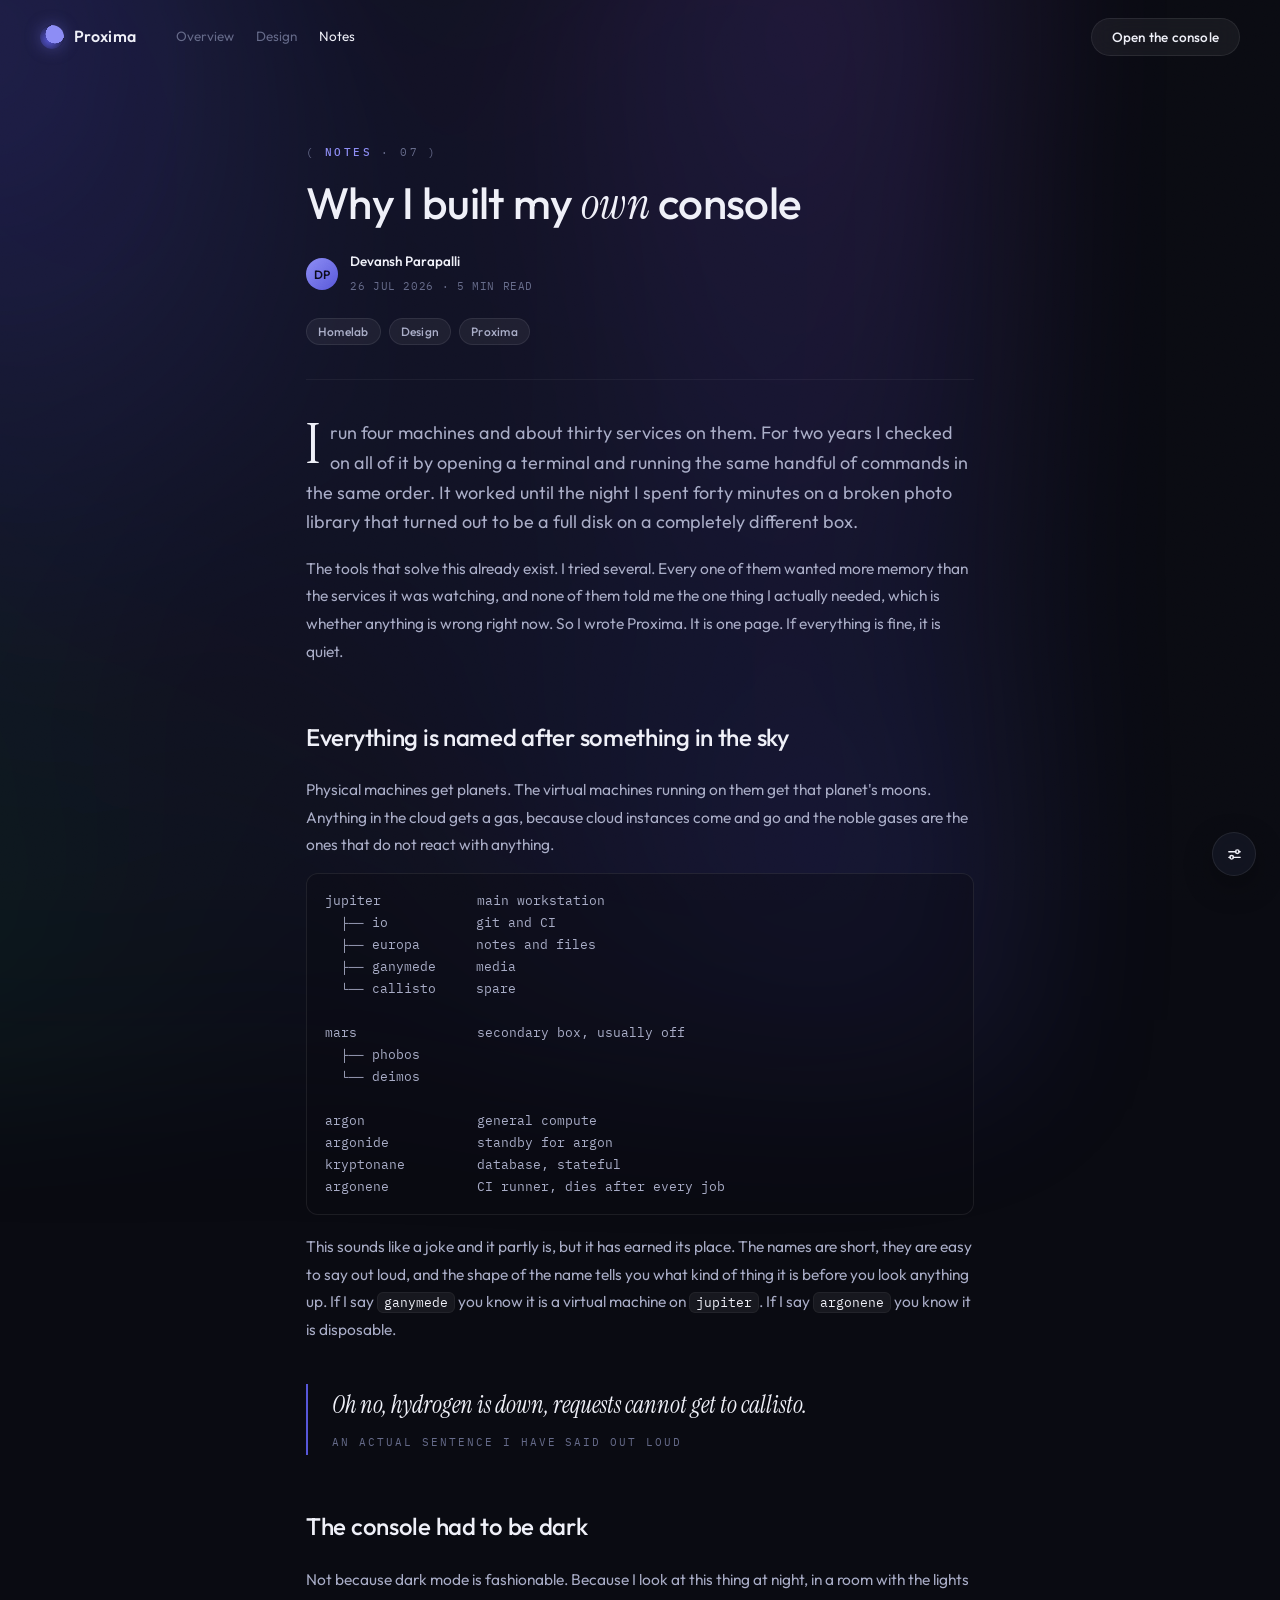
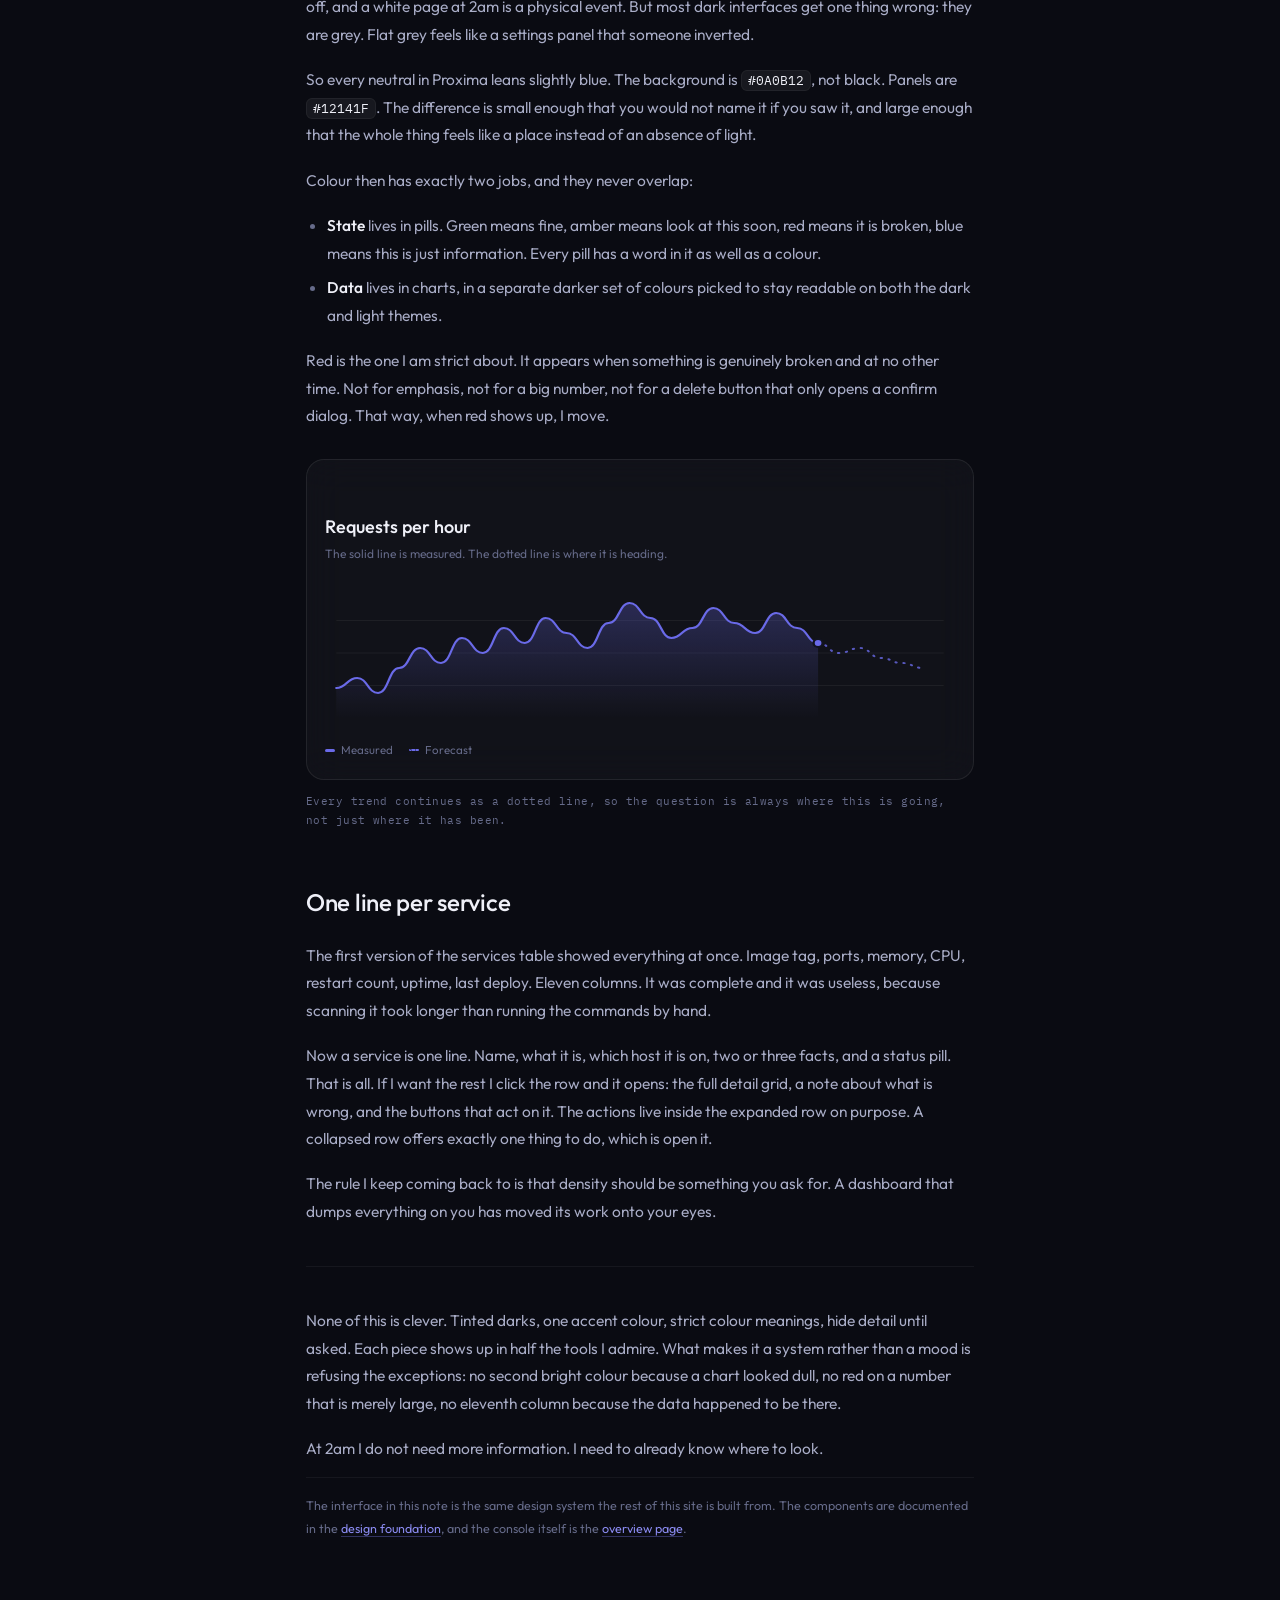
==== article.html @ 5058c741 "chore: initial commit" ====
<!DOCTYPE html>
<html lang="en">
<head>
<meta charset="utf-8">
<meta name="viewport" content="width=device-width, initial-scale=1">
<title>Proxima · Why I built my own console</title>
<link rel="stylesheet" href="css/proxima.css">
<script>(function(){try{var h=document.documentElement,t=localStorage.getItem('proxima-theme'),a=localStorage.getItem('proxima-accent'),b=localStorage.getItem('proxima-bg');if(t==='light')h.classList.add('theme-light');if(a&&a!=='indigo')h.classList.add('accent-'+a);if(b==='flat')h.classList.add('bg-flat');}catch(e){}})();</script>
<script src="js/proxima.js" defer></script>
</head>
<body>

<canvas id="ink" width="1400" height="900" aria-hidden="true"></canvas>
<div class="grain" aria-hidden="true"></div>

<nav class="top">
  <a class="logo" href="index.html"><span class="orb" aria-hidden="true"></span>Proxima</a>
  <span class="links">
    <a href="landing.html">Overview</a>
    <a href="docs.html">Design</a>
    <a href="#" class="on">Notes</a>
  </span>
  <span class="cta"><a class="btn btn-glass" href="dashboard.html">Open the console</a></span>
</nav>

<article class="article-page">
  <header class="article-head">
    <div class="eyebrow">( <b>NOTES</b> · 07 )</div>
    <h1>Why I built my <em class="serif-em">own</em> console</h1>
    <div class="byline">
      <span class="av">DP</span>
      <div class="who">
        <b>Devansh Parapalli</b>
        <span>26 JUL 2026 · 5 MIN READ</span>
      </div>
    </div>
    <div class="tags">
      <span class="pill pill-mute">Homelab</span>
      <span class="pill pill-mute">Design</span>
      <span class="pill pill-mute">Proxima</span>
    </div>
  </header>

  <div class="prose">
    <p class="lede">I run four machines and about thirty services on them. For two years I checked on all of it by opening a terminal and running the same handful of commands in the same order. It worked until the night I spent forty minutes on a broken photo library that turned out to be a full disk on a completely different box.</p>

    <p>The tools that solve this already exist. I tried several. Every one of them wanted more memory than the services it was watching, and none of them told me the one thing I actually needed, which is whether anything is wrong right now. So I wrote Proxima. It is one page. If everything is fine, it is quiet.</p>

    <h2>Everything is named after something in the sky</h2>

    <p>Physical machines get planets. The virtual machines running on them get that planet's moons. Anything in the cloud gets a gas, because cloud instances come and go and the noble gases are the ones that do not react with anything.</p>

    <pre><code>jupiter            main workstation
  ├── io           git and CI
  ├── europa       notes and files
  ├── ganymede     media
  └── callisto     spare

mars               secondary box, usually off
  ├── phobos
  └── deimos

argon              general compute
argonide           standby for argon
kryptonane         database, stateful
argonene           CI runner, dies after every job</code></pre>

    <p>This sounds like a joke and it partly is, but it has earned its place. The names are short, they are easy to say out loud, and the shape of the name tells you what kind of thing it is before you look anything up. If I say <code>ganymede</code> you know it is a virtual machine on <code>jupiter</code>. If I say <code>argonene</code> you know it is disposable.</p>

    <blockquote>
      Oh no, hydrogen is down, requests cannot get to callisto.
      <footer>an actual sentence I have said out loud</footer>
    </blockquote>

    <h2>The console had to be dark</h2>

    <p>Not because dark mode is fashionable. Because I look at this thing at night, in a room with the lights off, and a white page at 2am is a physical event. But most dark interfaces get one thing wrong: they are grey. Flat grey feels like a settings panel that someone inverted.</p>

    <p>So every neutral in Proxima leans slightly blue. The background is <code>#0A0B12</code>, not black. Panels are <code>#12141F</code>. The difference is small enough that you would not name it if you saw it, and large enough that the whole thing feels like a place instead of an absence of light.</p>

    <p>Colour then has exactly two jobs, and they never overlap:</p>

    <ul>
      <li><strong>State</strong> lives in pills. Green means fine, amber means look at this soon, red means it is broken, blue means this is just information. Every pill has a word in it as well as a colour.</li>
      <li><strong>Data</strong> lives in charts, in a separate darker set of colours picked to stay readable on both the dark and light themes.</li>
    </ul>

    <p>Red is the one I am strict about. It appears when something is genuinely broken and at no other time. Not for emphasis, not for a big number, not for a delete button that only opens a confirm dialog. That way, when red shows up, I move.</p>

    <figure>
      <div class="card chart-card" style="padding:18px">
        <h3>Requests per hour</h3>
        <div class="sub">The solid line is measured. The dotted line is where it is heading.</div>
        <div class="chart-wrap">
          <svg id="art-spark" class="spark" viewBox="0 0 560 150" preserveAspectRatio="none" role="img" aria-label="Requests per hour with a forecast"></svg>
          <div class="tooltip" id="tt-art"></div>
        </div>
        <div class="legend"><span class="li"><i></i>Measured</span><span class="li fc"><i></i>Forecast</span></div>
      </div>
      <figcaption>Every trend continues as a dotted line, so the question is always where this is going, not just where it has been.</figcaption>
    </figure>

    <h2>One line per service</h2>

    <p>The first version of the services table showed everything at once. Image tag, ports, memory, CPU, restart count, uptime, last deploy. Eleven columns. It was complete and it was useless, because scanning it took longer than running the commands by hand.</p>

    <p>Now a service is one line. Name, what it is, which host it is on, two or three facts, and a status pill. That is all. If I want the rest I click the row and it opens: the full detail grid, a note about what is wrong, and the buttons that act on it. The actions live inside the expanded row on purpose. A collapsed row offers exactly one thing to do, which is open it.</p>

    <p>The rule I keep coming back to is that density should be something you ask for. A dashboard that dumps everything on you has moved its work onto your eyes.</p>

    <hr>

    <p>None of this is clever. Tinted darks, one accent colour, strict colour meanings, hide detail until asked. Each piece shows up in half the tools I admire. What makes it a system rather than a mood is refusing the exceptions: no second bright colour because a chart looked dull, no red on a number that is merely large, no eleventh column because the data happened to be there.</p>

    <p>At 2am I do not need more information. I need to already know where to look.</p>

    <p class="foot-note">The interface in this note is the same design system the rest of this site is built from. The components are documented in the <a href="docs.html">design foundation</a>, and the console itself is the <a href="dashboard.html">overview page</a>.</p>
  </div>
</article>

<div class="fab" id="fab">
  <div class="fab-panel" role="group" aria-label="Display options">
    <div class="fab-row"><span>Theme</span>
      <div class="fseg" role="group" aria-label="Theme"><button id="th-dark" class="on" type="button">Dark</button><button id="th-light" type="button">Light</button></div>
    </div>
    <div class="fab-row"><span>Background</span>
      <div class="fseg" role="group" aria-label="Background"><button id="bg-ink" class="on" type="button">Ink</button><button id="bg-flat" type="button">Flat</button></div>
    </div>
    <div class="fab-row"><span>Accent</span>
      <div class="fseg-dots" role="group" aria-label="Accent color">
        <button id="ac-indigo" class="dot on" style="--dc:#8D8DF5" type="button" aria-label="Indigo accent"></button>
        <button id="ac-teal" class="dot" style="--dc:#5FD3C8" type="button" aria-label="Teal accent"></button>
        <button id="ac-ember" class="dot" style="--dc:#F2A566" type="button" aria-label="Ember accent"></button>
        <button id="ac-lime" class="dot" style="--dc:#CFE763" type="button" aria-label="Lime accent"></button>
      </div>
    </div>
  </div>
  <button class="fab-btn" id="fab-toggle" type="button" aria-expanded="false" aria-label="Display options">
    <svg width="17" height="17" viewBox="0 0 24 24" fill="none" stroke="currentColor" stroke-width="2" stroke-linecap="round" aria-hidden="true"><path d="M4 8h10M18 8h2M4 16h2M10 16h10"/><circle cx="16" cy="8" r="2.5"/><circle cx="8" cy="16" r="2.5"/></svg>
  </button>
</div>

<script>
window.addEventListener('DOMContentLoaded', function () {
  Proxima.spark(document.getElementById('art-spark'), {
    actual: [14, 16, 13, 18, 22, 19, 24, 21, 26, 23, 28, 25, 22, 27, 31, 28, 24, 26, 30, 27, 25, 29, 26, 23],
    forecast: [23, 21, 22, 20, 19, 18],
    min: 8, max: 34,
    tooltip: document.getElementById('tt-art'),
    unit: 'k req'
  });
});
</script>
</body>
</html>
---- css/proxima.css ----
/* ============================================================
   PROXIMA DESIGN SYSTEM, v1.0
   Single-file stylesheet. Dark-first, glass-lite, semantically
   colored. Distilled from the inspiration catalog. DevParapalli.

   Contents
     00  Fonts
     01  Tokens, dark (default)
     02  Tokens, light theme (.theme-light on <html>)
     03  Tokens, accent variants (.accent-* on <html>)
     04  Base & reset
     05  Atmosphere (ink canvas, grain, dot matrix)
     06  Typography
     07  Surfaces & primitives
     08  Controls (buttons, inputs, chips, segments, toggles, tabs)
     09  Forms (fields, selects, checks, setting rows, danger zone)
     10  Status (pills, fact chips, deltas, callouts, live dot)
     11  Data display (KPI, tables, board, charts, feed)
     12  Navigation & shells (docs rail, app shell, marketing nav, FAB)
     13  Marketing sections (hero, embed, fog, features, proof, cta)
     14  Article / prose
     15  Auth
     16  Utilities & responsive
   ============================================================ */

/* -- 00 · fonts ---------------------------------------------- */
@font-face {
  font-family: 'Outfit';
  font-style: normal;
  font-weight: 300 700;
  font-display: swap;
  src: url('../fonts/outfit-variable.woff2') format('woff2');
}
@font-face {
  font-family: 'Instrument Serif';
  font-style: normal;
  font-weight: 400;
  font-display: swap;
  src: url('../fonts/instrument-serif-regular.woff2') format('woff2');
}
@font-face {
  font-family: 'Instrument Serif';
  font-style: italic;
  font-weight: 400;
  font-display: swap;
  src: url('../fonts/instrument-serif-italic.woff2') format('woff2');
}
@font-face {
  font-family: 'IBM Plex Mono';
  font-style: normal;
  font-weight: 400;
  font-display: swap;
  src: url('../fonts/ibm-plex-mono-regular.woff2') format('woff2');
}
@font-face {
  font-family: 'IBM Plex Mono';
  font-style: normal;
  font-weight: 500;
  font-display: swap;
  src: url('../fonts/ibm-plex-mono-medium.woff2') format('woff2');
}

/* -- 01 · tokens, dark (default) ---------------------------- */
:root {
  color-scheme: dark;
  /* neutrals, indigo-tinted, never pure gray */
  --void: #0A0B12;
  --abyss: #06070E;          /* deepest ground: marketing footers, proof sections */
  --panel: #12141F;
  --panel-2: #181B2A;
  --ink-hi: #EFF0F8;
  --ink-mid: #A9ADC7;
  --ink-low: #666B8A;
  --hairline: rgba(255,255,255,.08);
  --hairline-soft: rgba(255,255,255,.05);
  /* glass */
  --glass-1: rgba(255,255,255,.03);
  --glass-2: rgba(255,255,255,.055);
  --glass-3: rgba(22,24,38,.72);
  /* accent */
  --accent: #8D8DF5;
  --accent-deep: #5757D9;
  --accent-ink: #0B0B1C;
  --accent-glow: rgba(124,124,242,.35);
  /* semantic pastels (pills, chips, callouts) */
  --mint: #5EDBA6;   --mint-fill: rgba(62,199,138,.13);  --mint-line: rgba(94,219,166,.28);
  --amber: #F5C951;  --amber-fill: rgba(245,201,81,.12); --amber-line: rgba(245,201,81,.26);
  --rose: #F8929F;   --rose-fill: rgba(248,113,133,.13); --rose-line: rgba(248,146,159,.3);
  --sky: #6EC6F5;    --sky-fill: rgba(110,198,245,.12);  --sky-line: rgba(110,198,245,.26);
  /* chart series (validated, dark surface) */
  --ch-1: #6A6AE8; --ch-2: #2FA97C; --ch-3: #B8831F; --ch-4: #D95C6E; --ch-5: #3E9CD6;
  --ch-neutral: #3A3F58;
  /* chart furniture + per-theme helpers */
  --gridline: rgba(255,255,255,.05);
  --crosshair: rgba(255,255,255,.18);
  --card-glass: rgba(255,255,255,.045);
  --well: rgba(10,11,18,.4);
  --chip-on-ink: #06251A;
  --rose-ink: #2A070F;
  --rose-glow: rgba(248,146,159,.35);
  /* fog (light interlude on dark marketing pages) */
  --fog: #E9EAF4; --fog-2: #DDDEF0; --fog-ink: #1B1D2E; --fog-mid: #4E5270; --fog-line: rgba(27,29,46,.12);
  /* shape */
  --r-s: 8px; --r-m: 12px; --r-l: 18px; --r-xl: 26px; --r-full: 999px;
  /* spacing (4px base) */
  --sp-1: 4px; --sp-2: 8px; --sp-3: 12px; --sp-4: 16px; --sp-5: 24px; --sp-6: 32px; --sp-7: 48px;
  /* type */
  --font-ui: 'Outfit', 'Segoe UI', system-ui, sans-serif;
  --font-serif: 'Instrument Serif', Georgia, serif;
  --font-mono: 'IBM Plex Mono', ui-monospace, 'Cascadia Code', Consolas, monospace;
}

/* -- 02 · tokens, light theme (fog) -------------------------- */
html.theme-light {
  color-scheme: light;
  --void: #EDEEF6;
  --abyss: #E2E3EF;
  --panel: #F7F8FC;
  --panel-2: #FFFFFF;
  --ink-hi: #1B1D2E;
  --ink-mid: #4E5270;
  --ink-low: #9094B0;
  --hairline: rgba(27,29,46,.14);
  --hairline-soft: rgba(27,29,46,.07);
  --glass-1: rgba(255,255,255,.52);
  --glass-2: rgba(255,255,255,.78);
  --glass-3: rgba(255,255,255,.88);
  --accent: #5757D9;
  --accent-deep: #4343C4;
  --accent-ink: #FFFFFF;
  --accent-glow: rgba(87,87,217,.25);
  --mint: #0F8A5C;  --mint-fill: rgba(62,199,138,.16);  --mint-line: rgba(15,138,92,.3);
  --amber: #8F6400; --amber-fill: rgba(245,201,81,.24); --amber-line: rgba(143,100,0,.3);
  --rose: #C43552;  --rose-fill: rgba(248,113,133,.15); --rose-line: rgba(196,53,82,.3);
  --sky: #1272AE;   --sky-fill: rgba(110,198,245,.2);   --sky-line: rgba(18,114,174,.3);
  /* chart series revalidated for light surface #F7F8FC */
  --ch-1: #5050D6; --ch-2: #1F8A63; --ch-3: #8A6200; --ch-4: #D23B72; --ch-5: #2380BC;
  --ch-neutral: #C9CDE0;
  --gridline: rgba(27,29,46,.08);
  --crosshair: rgba(27,29,46,.28);
  --card-glass: rgba(255,255,255,.72);
  --well: rgba(27,29,46,.05);
  --chip-on-ink: #FFFFFF;
  --rose-ink: #FFFFFF;
  --rose-glow: rgba(196,53,82,.3);
}

/* -- 03 · tokens, accent variants ----------------------------
   Series-1 follows the accent; the hue it displaces flips to indigo. */
html.accent-teal { --accent: #5FD3C8; --accent-deep: #2B9E95; --accent-ink: #04211E; --accent-glow: rgba(80,200,190,.3); --ch-1: #0FA0AF; --ch-2: #6A6AE8; --fog-accent: #0C6A64; }
html.accent-teal.theme-light { --accent: #12837C; --accent-deep: #0C6A64; --accent-ink: #FFFFFF; --accent-glow: rgba(18,131,124,.22); --ch-1: #0793A2; --ch-2: #5050D6; }
html.accent-ember { --accent: #F2A566; --accent-deep: #CE7627; --accent-ink: #2A1404; --accent-glow: rgba(242,165,102,.3); --ch-1: #C0641F; --ch-3: #6A6AE8; --fog-accent: #8F4508; }
html.accent-ember.theme-light { --accent: #B05808; --accent-deep: #8F4508; --accent-ink: #FFFFFF; --accent-glow: rgba(176,88,8,.22); --ch-1: #A44F0E; --ch-3: #5050D6; }
html.accent-lime { --accent: #CFE763; --accent-deep: #9DBB2E; --accent-ink: #1D2404; --accent-glow: rgba(207,231,99,.25); --ch-1: #8C9F2B; --ch-2: #6A6AE8; --fog-accent: #525F00; }
html.accent-lime.theme-light { --accent: #66790A; --accent-deep: #525F00; --accent-ink: #FFFFFF; --accent-glow: rgba(102,121,10,.2); --ch-1: #66790A; --ch-2: #5050D6; }

/* -- 04 · base & reset ---------------------------------------- */
* { margin: 0; padding: 0; box-sizing: border-box; }
@media (prefers-reduced-motion: no-preference) { html { scroll-behavior: smooth; } }
:root { background: var(--void); }
body { font-family: var(--font-ui); font-weight: 380; color: var(--ink-mid); background: var(--void); line-height: 1.6; -webkit-font-smoothing: antialiased; }
::selection { background: var(--accent-deep); color: var(--ink-hi); }
:focus-visible { outline: 2px solid var(--accent); outline-offset: 2px; border-radius: 4px; }
img, svg, canvas { max-width: 100%; }

/* -- 05 · atmosphere ------------------------------------------ */
#ink { position: fixed; inset: -20%; width: 140%; height: 140%; z-index: 0; pointer-events: none; filter: blur(90px) saturate(1.1); opacity: .9; transition: opacity .6s ease; }
.bg-flat #ink { opacity: 0; }
@media (prefers-reduced-motion: no-preference) {
  #ink { animation: proxima-drift 46s ease-in-out infinite alternate; }
  @keyframes proxima-drift { from { transform: translate3d(-2%, -1%, 0) scale(1); } to { transform: translate3d(2%, 2%, 0) scale(1.06); } }
}
.grain { position: fixed; inset: 0; z-index: 3; pointer-events: none; opacity: .05; mix-blend-mode: overlay;
  background-image: url("data:image/svg+xml,%3Csvg xmlns='http://www.w3.org/2000/svg' width='160' height='160'%3E%3Cfilter id='n'%3E%3CfeTurbulence type='fractalNoise' baseFrequency='0.9' numOctaves='2'/%3E%3C/filter%3E%3Crect width='160' height='160' filter='url(%23n)'/%3E%3C/svg%3E"); }
.dots { position: absolute; inset: 0; pointer-events: none; opacity: .5;
  background-image: radial-gradient(rgba(239,240,248,.14) 1px, transparent 1.5px); background-size: 22px 22px;
  mask-image: radial-gradient(520px 340px at 50% 30%, #000, transparent 75%); -webkit-mask-image: radial-gradient(520px 340px at 50% 30%, #000, transparent 75%); }

/* -- 06 · typography ------------------------------------------ */
h1 { font-size: clamp(34px, 5vw, 46px); font-weight: 480; letter-spacing: -.015em; color: var(--ink-hi); line-height: 1.12; text-wrap: balance; }
h1 em, .serif-em, em.si { font-family: var(--font-serif); font-style: italic; font-weight: 400; letter-spacing: .005em; }
h2 { font-size: 21px; font-weight: 520; color: var(--ink-hi); letter-spacing: -.01em; }
.eyebrow { font-family: var(--font-mono); font-size: 11px; letter-spacing: .22em; text-transform: uppercase; color: var(--ink-low); }
.eyebrow b { color: var(--accent); font-weight: 500; }
.rule-note { font-family: var(--font-mono); font-size: 11px; color: var(--ink-low); letter-spacing: .02em; border-left: 2px solid var(--accent-deep); padding: 2px 0 2px 10px; margin-top: 10px; }
/* type-scale utility classes (specimen + general use) */
.t-display { font-size: 34px; font-weight: 480; letter-spacing: -.015em; color: var(--ink-hi); line-height: 1.1; }
.t-serifnum { font-family: var(--font-serif); font-size: 34px; color: var(--ink-hi); font-variant-numeric: tabular-nums; }
.t-h2 { font-size: 21px; font-weight: 520; color: var(--ink-hi); }
.t-body { font-size: 14.5px; color: var(--ink-mid); max-width: 58ch; }
.t-label { font-family: var(--font-mono); font-size: 11px; letter-spacing: .22em; text-transform: uppercase; color: var(--ink-low); }
.t-data { font-family: var(--font-mono); font-size: 12.5px; color: var(--ink-mid); }

/* -- 07 · surfaces & primitives ------------------------------- */
.card { border: 1px solid var(--hairline); border-radius: var(--r-l); background: var(--glass-1); backdrop-filter: blur(18px); padding: 20px; }
.grid { display: grid; gap: 14px; }
.g2 { grid-template-columns: repeat(auto-fit, minmax(240px, 1fr)); }
.g3 { grid-template-columns: repeat(auto-fit, minmax(200px, 1fr)); }
.g4 { grid-template-columns: repeat(auto-fit, minmax(190px, 1fr)); }
/* glass elevation levels */
.e1 { background: var(--glass-1); border: 1px solid var(--hairline-soft); backdrop-filter: blur(8px); }
.e2 { background: var(--glass-2); border: 1px solid var(--hairline); backdrop-filter: blur(18px); box-shadow: inset 0 1px 0 rgba(255,255,255,.07); }
.e3 { background: var(--glass-3); border: 1px solid var(--hairline); backdrop-filter: blur(26px); box-shadow: inset 0 1px 0 rgba(255,255,255,.09), 0 18px 48px rgba(0,0,0,.42); }

/* -- 08 · controls -------------------------------------------- */
.btn { display: inline-flex; align-items: center; justify-content: center; gap: 8px; font: 500 13.5px var(--font-ui); letter-spacing: .015em; border-radius: var(--r-full); padding: 9px 20px; cursor: pointer; border: 1px solid transparent; text-decoration: none; transition: filter .15s, background .15s; }
.btn-primary { background: var(--accent); color: var(--accent-ink); box-shadow: 0 0 24px var(--accent-glow); }
.btn-primary:hover { filter: brightness(1.08); }
.btn-glass { background: var(--glass-2); color: var(--ink-hi); border-color: var(--hairline); backdrop-filter: blur(12px); }
.btn-glass:hover { background: rgba(255,255,255,.09); }
.btn-ghost { background: none; color: var(--ink-mid); }
.btn-ghost:hover { color: var(--ink-hi); }
.btn-danger { background: var(--rose-fill); color: var(--rose); border-color: var(--rose-line); }
.btn-danger:hover { background: var(--rose); color: var(--rose-ink); border-color: var(--rose); box-shadow: 0 0 24px var(--rose-glow); }
.btn:disabled { opacity: .4; cursor: not-allowed; box-shadow: none; filter: none; }
.btn-sm { padding: 6px 14px; font-size: 12.5px; }
.btn-block { width: 100%; }
/* inline pill input (search) */
.input { display: flex; align-items: center; gap: 8px; background: var(--glass-2); border: 1px solid var(--hairline); border-radius: var(--r-full); padding: 9px 16px; font-size: 13.5px; color: var(--ink-mid); min-width: 200px; }
.input input { background: none; border: 0; outline: 0; color: var(--ink-hi); font: 400 13.5px var(--font-ui); width: 100%; }
.input input::placeholder { color: var(--ink-low); }
/* combined input + CTA (the one-control conversion surface) */
.cta-combo { display: flex; align-items: center; background: var(--glass-2); border: 1px solid var(--hairline); border-radius: var(--r-full); padding: 4px 4px 4px 18px; max-width: 420px; backdrop-filter: blur(16px); }
.cta-combo input { flex: 1; background: none; border: 0; outline: 0; color: var(--ink-hi); font: 400 13.5px var(--font-ui); min-width: 0; }
.cta-combo input::placeholder { color: var(--ink-low); }
/* filter chip, always carries its count */
.fchip { display: inline-flex; align-items: center; gap: 7px; font: 480 13px var(--font-ui); color: var(--ink-mid); background: var(--glass-1); border: 1px solid var(--hairline); border-radius: var(--r-full); padding: 7px 15px; cursor: pointer; }
.fchip b { font-weight: 560; color: var(--ink-low); font-size: 11.5px; }
.fchip.on { color: var(--chip-on-ink); background: var(--mint); border-color: var(--mint); }
.fchip.on b { color: var(--chip-on-ink); opacity: .65; }
/* segmented control */
.seg { display: inline-flex; gap: 2px; background: var(--glass-1); border: 1px solid var(--hairline); border-radius: var(--r-full); padding: 3px; }
.seg button { font: 490 12.5px var(--font-ui); color: var(--ink-low); border: 0; background: none; border-radius: var(--r-full); padding: 6px 15px; cursor: pointer; }
.seg button.on { color: var(--ink-hi); background: var(--glass-2); box-shadow: inset 0 1px 0 rgba(255,255,255,.06); }
/* toggle switch */
.toggle { position: relative; width: 40px; height: 22px; border-radius: var(--r-full); background: var(--glass-2); border: 1px solid var(--hairline); cursor: pointer; transition: background .18s; flex: none; }
.toggle::after { content: ''; position: absolute; top: 2px; left: 2px; width: 16px; height: 16px; border-radius: 50%; background: var(--ink-low); transition: transform .18s, background .18s; }
.toggle.on { background: var(--accent-deep); border-color: var(--accent-deep); }
.toggle.on::after { transform: translateX(18px); background: #fff; }
/* pill tabs */
.tabs { display: inline-flex; gap: 2px; background: var(--glass-1); border: 1px solid var(--hairline-soft); border-radius: var(--r-full); padding: 3px; }
.tabs span, .tabs a { font-size: 11.5px; padding: 4px 12px; border-radius: var(--r-full); color: var(--ink-low); text-decoration: none; cursor: pointer; }
.tabs .on { color: var(--ink-hi); background: var(--glass-2); }

/* -- 09 · forms ----------------------------------------------- */
.field { display: flex; flex-direction: column; gap: 6px; }
.field > label { font-size: 12.5px; font-weight: 510; color: var(--ink-hi); letter-spacing: .01em; }
.field .help { font-size: 12px; color: var(--ink-low); }
.field .error { font-size: 12px; color: var(--rose); }
.field input[type="text"], .field input[type="email"], .field input[type="password"], .field input[type="number"], .field input[type="url"] {
  background: var(--glass-2); border: 1px solid var(--hairline); border-radius: var(--r-full); padding: 9px 16px;
  font: 400 13.5px var(--font-ui); color: var(--ink-hi); outline: 0; width: 100%; transition: border-color .15s; }
.field textarea { background: var(--glass-2); border: 1px solid var(--hairline); border-radius: var(--r-m); padding: 12px 16px;
  font: 400 13.5px var(--font-ui); color: var(--ink-hi); outline: 0; width: 100%; min-height: 96px; resize: vertical; line-height: 1.55; }
.field input:focus, .field textarea:focus, .field select:focus { border-color: var(--accent); }
.field input::placeholder, .field textarea::placeholder { color: var(--ink-low); }
.field.invalid input, .field.invalid textarea { border-color: var(--rose-line); }
/* select, wrapped for a themable chevron */
.selwrap { position: relative; display: block; }
.selwrap select { appearance: none; -webkit-appearance: none; width: 100%; background: var(--glass-2); border: 1px solid var(--hairline);
  border-radius: var(--r-full); padding: 9px 38px 9px 16px; font: 400 13.5px var(--font-ui); color: var(--ink-hi); outline: 0; cursor: pointer; }
.selwrap::after { content: ''; position: absolute; right: 16px; top: 50%; width: 7px; height: 7px; border-right: 1.6px solid var(--ink-low); border-bottom: 1.6px solid var(--ink-low); transform: translateY(-70%) rotate(45deg); pointer-events: none; }
.selwrap select option { background: var(--panel); color: var(--ink-hi); }
/* checks & radios, native, accent-tinted */
input[type="checkbox"], input[type="radio"] { accent-color: var(--accent); width: 15px; height: 15px; cursor: pointer; }
.check { display: inline-flex; align-items: center; gap: 9px; font-size: 13px; color: var(--ink-mid); cursor: pointer; }
.check:hover { color: var(--ink-hi); }
/* form layout helpers */
.fieldrow { display: grid; grid-template-columns: repeat(auto-fit, minmax(220px, 1fr)); gap: 14px; }
.form-section { border: 1px solid var(--hairline); border-radius: var(--r-l); background: var(--glass-1); backdrop-filter: blur(18px); scroll-margin-top: 80px; }
.form-section > header { padding: 18px 22px 14px; border-bottom: 1px solid var(--hairline-soft); }
.form-section > header h3 { font-size: 15px; font-weight: 540; color: var(--ink-hi); }
.form-section > header p { font-size: 12.5px; color: var(--ink-low); margin-top: 2px; }
.form-section .body { padding: 18px 22px; display: flex; flex-direction: column; gap: 16px; }
.form-section .foot { padding: 14px 22px; border-top: 1px solid var(--hairline-soft); display: flex; justify-content: flex-end; gap: 10px; }
/* settings row: label + description left, control right */
.setrow { display: flex; align-items: center; gap: 16px; padding: 13px 0; border-bottom: 1px solid var(--hairline-soft); }
.setrow:last-child { border-bottom: 0; }
.setrow .info { min-width: 0; }
.setrow .info b { display: block; font-size: 13.5px; font-weight: 520; color: var(--ink-hi); }
.setrow .info span { font-size: 12.5px; color: var(--ink-low); }
.setrow .ctl { margin-left: auto; display: flex; align-items: center; gap: 10px; flex: none; }
/* danger zone */
.danger-zone { border-color: var(--rose-line); }
.danger-zone > header h3 { color: var(--rose); }

/* -- 10 · status ---------------------------------------------- */
.pill { display: inline-flex; align-items: center; gap: 6px; font-size: 12px; font-weight: 500; letter-spacing: .02em; padding: 3px 11px; border-radius: var(--r-full); border: 1px solid; }
.pill .dot, .pill i { width: 6px; height: 6px; border-radius: 50%; background: currentColor; flex: none; }
.pill-mint { color: var(--mint); background: var(--mint-fill); border-color: var(--mint-line); }
.pill-amber { color: var(--amber); background: var(--amber-fill); border-color: var(--amber-line); }
.pill-rose { color: var(--rose); background: var(--rose-fill); border-color: var(--rose-line); }
.pill-sky { color: var(--sky); background: var(--sky-fill); border-color: var(--sky-line); }
.pill-mute { color: var(--ink-mid); background: var(--glass-2); border-color: var(--hairline); }
.pill-row { display: flex; flex-wrap: wrap; gap: 10px; align-items: center; }
/* fact chip: mono, neutral, never stateful */
.chip-f { display: inline-flex; align-items: center; gap: 5px; font-family: var(--font-mono); font-size: 11px; color: var(--ink-mid); background: var(--glass-2); border: 1px solid var(--hairline-soft); border-radius: 7px; padding: 2.5px 8px; }
/* delta chip */
.delta { font-size: 11.5px; font-weight: 550; padding: 1.5px 8px; border-radius: var(--r-full); }
.delta.up { color: var(--mint); background: var(--mint-fill); }
.delta.down { color: var(--rose); background: var(--rose-fill); }
/* callout */
.callout { display: flex; gap: 10px; align-items: flex-start; padding: 11px 14px; border-radius: var(--r-m); border: 1px solid var(--amber-line); background: var(--amber-fill); font-size: 12.5px; color: var(--amber); }
.callout b { font-weight: 560; }
.callout span { color: var(--ink-mid); }
.callout-sky { border-color: var(--sky-line); background: var(--sky-fill); color: var(--sky); }
.callout-rose { border-color: var(--rose-line); background: var(--rose-fill); color: var(--rose); }
/* live sync dot */
.live { font-family: var(--font-mono); font-size: 10.5px; color: var(--ink-low); display: inline-flex; align-items: center; gap: 6px; }
.live i { width: 6px; height: 6px; border-radius: 50%; background: var(--mint); box-shadow: 0 0 8px var(--mint); flex: none; }

/* -- 11 · data display ---------------------------------------- */
/* KPI tile, the atomic unit */
.kpi { border: 1px solid var(--hairline); border-radius: var(--r-l); padding: 18px; position: relative; overflow: hidden; background: var(--glass-1); backdrop-filter: blur(16px); display: flex; flex-direction: column; gap: 2px; }
.kpi .k-label { font-family: var(--font-mono); font-size: 10px; letter-spacing: .18em; text-transform: uppercase; color: var(--ink-low); margin-bottom: 8px; }
.kpi .k-val { font-size: 30px; font-weight: 490; letter-spacing: -.01em; color: var(--ink-hi); line-height: 1.05; font-variant-numeric: tabular-nums; }
.kpi .k-foot { display: flex; align-items: center; gap: 8px; margin-top: 9px; font-size: 12px; color: var(--ink-low); }
.sparkbars { display: flex; align-items: flex-end; gap: 2px; height: 26px; margin-left: auto; }
.sparkbars i { width: 4px; border-radius: 2px 2px 1px 1px; background: var(--ch-1); opacity: .85; }
.kpi-aurora::before { content: ''; position: absolute; inset: -40%; background:
  radial-gradient(50% 42% at 22% 26%, rgba(106,106,232,.55), transparent 68%),
  radial-gradient(46% 40% at 80% 20%, rgba(141,92,240,.42), transparent 70%),
  radial-gradient(52% 46% at 70% 88%, rgba(47,169,124,.30), transparent 70%);
  filter: blur(30px); }
.kpi-aurora > * { position: relative; }
.kpi-serif .k-val { font-family: var(--font-serif); font-weight: 400; font-size: 36px; }
.variant-tag { position: absolute; top: 12px; right: 12px; font-family: var(--font-mono); font-size: 9.5px; letter-spacing: .12em; color: var(--ink-low); border: 1px solid var(--hairline); border-radius: 5px; padding: 1px 6px; background: var(--glass-3); z-index: 1; }

/* expandable table, disclosure over density */
.xtable { border: 1px solid var(--hairline); border-radius: var(--r-l); background: var(--glass-1); backdrop-filter: blur(18px); overflow: hidden; }
.xtable > header { display: flex; flex-wrap: wrap; align-items: center; gap: 12px; padding: 15px 18px; border-bottom: 1px solid var(--hairline-soft); }
.xtable > header h3 { font-size: 15px; font-weight: 540; color: var(--ink-hi); margin-right: 4px; }
.xtable > header .sum { font-size: 12.5px; color: var(--ink-low); }
.xtable > header .sum b { color: var(--ink-mid); font-weight: 520; }
.xrow { border-bottom: 1px solid var(--hairline-soft); }
.xrow:last-child { border-bottom: 0; }
.xrow > button { display: grid; grid-template-columns: auto 1fr auto auto; align-items: center; gap: 14px; width: 100%; text-align: left; padding: 13px 18px; background: none; border: 0; cursor: pointer; color: inherit; font: inherit; }
.xrow > button:hover { background: var(--glass-1); }
.xrow .id { font-family: var(--font-mono); font-size: 12.5px; color: var(--ink-hi); letter-spacing: .03em; }
.xrow .desc { font-size: 13.5px; color: var(--ink-mid); overflow: hidden; text-overflow: ellipsis; white-space: nowrap; }
.xrow .desc small { display: block; font-size: 11.5px; color: var(--ink-low); }
.xrow .chips { display: flex; gap: 6px; flex-wrap: wrap; justify-content: flex-end; }
.xrow .chev { width: 22px; height: 22px; border-radius: 50%; border: 1px solid var(--hairline); display: grid; place-items: center; color: var(--ink-low); font-size: 10px; transition: transform .2s; flex: none; }
.xrow.open .chev { transform: rotate(180deg); color: var(--ink-hi); }
.xbody { display: none; padding: 4px 18px 18px 18px; }
.xrow.open .xbody { display: block; }
.xrow.open > button { background: var(--glass-1); }
.xdetail { display: grid; grid-template-columns: repeat(auto-fit, minmax(150px, 1fr)); gap: 14px 22px; padding: 14px 16px; border: 1px solid var(--hairline-soft); border-radius: var(--r-m); background: var(--well); }
.xdetail .f label { display: block; font-family: var(--font-mono); font-size: 9.5px; letter-spacing: .16em; text-transform: uppercase; color: var(--ink-low); margin-bottom: 3px; }
.xdetail .f div { font-size: 13.5px; color: var(--ink-hi); font-weight: 470; }
.riskbar { height: 4px; border-radius: 2px; background: var(--glass-2); margin-top: 7px; overflow: hidden; display: block; }
.riskbar i { display: block; height: 100%; border-radius: 2px; background: var(--mint); }
.xactions { display: flex; gap: 10px; margin-top: 12px; flex-wrap: wrap; }
.xbody .callout { margin-top: 12px; }

/* plain data table */
.dtable { overflow-x: auto; }
.dtable table { width: 100%; border-collapse: collapse; font-size: 13px; }
.dtable th { text-align: left; font-family: var(--font-mono); font-size: 10px; letter-spacing: .14em; text-transform: uppercase; color: var(--ink-low); font-weight: 400; padding: 8px 12px; border-bottom: 1px solid var(--hairline); white-space: nowrap; }
.dtable td { padding: 10px 12px; border-bottom: 1px solid var(--hairline-soft); color: var(--ink-mid); }
.dtable tr:last-child td { border-bottom: 0; }
.dtable tbody tr:hover { background: var(--glass-1); }
.dtable td:first-child { color: var(--ink-hi); }
.dtable .num { text-align: right; font-variant-numeric: tabular-nums; }
.dtable .mono { font-family: var(--font-mono); font-size: 12px; }

/* tinted board, state you can feel */
.board { display: grid; grid-template-columns: repeat(auto-fit, minmax(220px, 1fr)); gap: 12px; }
.col { border-radius: var(--r-l); border: 1px solid var(--hairline-soft); padding: 12px; backdrop-filter: blur(14px); }
.col-sky { background: linear-gradient(180deg, rgba(62,156,214,.09), rgba(62,156,214,.02) 70%); }
.col-mint { background: linear-gradient(180deg, rgba(47,169,124,.10), rgba(47,169,124,.02) 70%); }
.col-amber { background: linear-gradient(180deg, rgba(184,131,31,.12), rgba(184,131,31,.02) 70%); }
.col-rose { background: linear-gradient(180deg, rgba(217,92,110,.10), rgba(217,92,110,.02) 70%); }
.col > header { display: flex; align-items: center; gap: 8px; padding: 2px 6px 10px; }
.col > header h4 { font-size: 13px; font-weight: 540; color: var(--ink-hi); }
.col > header .n { font-family: var(--font-mono); font-size: 10.5px; color: var(--ink-low); margin-left: auto; }
/* person card (board) */
.pcard { border: 1px solid var(--hairline); border-radius: var(--r-m); background: var(--card-glass); backdrop-filter: blur(10px); padding: 12px; margin-bottom: 9px; }
.pcard:last-child { margin-bottom: 0; }
.pcard .top { display: flex; align-items: center; gap: 10px; }
.pcard .who { min-width: 0; }
.pcard .who b { display: block; font-size: 13.5px; font-weight: 530; color: var(--ink-hi); }
.pcard .who span { font-size: 11.5px; color: var(--ink-low); }
.pcard .act { margin-left: auto; display: flex; gap: 6px; }
.pcard .act button { width: 26px; height: 26px; border-radius: 50%; border: 1px solid var(--hairline); background: var(--glass-2); color: var(--ink-mid); cursor: pointer; font-size: 11px; display: grid; place-items: center; }
.pcard .meta { display: flex; gap: 6px; flex-wrap: wrap; margin-top: 10px; }
/* avatar */
.av { width: 32px; height: 32px; border-radius: 50%; display: grid; place-items: center; font-size: 12px; font-weight: 560; color: var(--accent-ink); background: linear-gradient(135deg, var(--accent), var(--accent-deep)); flex: none; }
.av-lg { width: 52px; height: 52px; font-size: 17px; }

/* charts */
.chart-card h3, .xh { font-size: 15px; font-weight: 540; color: var(--ink-hi); }
.chart-card .sub { font-size: 12px; color: var(--ink-low); margin-bottom: 14px; }
.chart-wrap { position: relative; }
.chart-wrap svg.spark { width: 100%; height: 150px; display: block; }
.tooltip { position: absolute; z-index: 6; pointer-events: none; background: var(--glass-3); border: 1px solid var(--hairline); border-radius: 9px; backdrop-filter: blur(20px); padding: 6px 10px; font-size: 11.5px; color: var(--ink-mid); white-space: nowrap; opacity: 0; transition: opacity .12s; }
.tooltip b { color: var(--ink-hi); font-weight: 550; font-variant-numeric: tabular-nums; }
.bars { display: flex; flex-direction: column; gap: 11px; }
.brow { display: grid; grid-template-columns: 130px 1fr; align-items: center; gap: 12px; }
.brow .bl { font-size: 12.5px; color: var(--ink-mid); text-align: right; }
.brow.lead .bl { color: var(--ink-hi); font-weight: 540; }
.brow .track { display: flex; align-items: center; gap: 8px; }
.brow .bar { height: 14px; border-radius: 3px 4px 4px 3px; background: var(--ch-neutral); min-width: 4px; }
.brow.lead .bar { background: var(--ch-1); box-shadow: 0 0 14px var(--accent-glow); }
.brow .bv { font-family: var(--font-mono); font-size: 11.5px; color: var(--ink-mid); font-variant-numeric: tabular-nums; white-space: nowrap; }
.brow.lead .bv { color: var(--ink-hi); }
/* capsule meter */
.meter { display: flex; gap: 3px; margin-top: 12px; }
.meter i { flex: 1; height: 20px; border-radius: var(--r-full); background: var(--glass-2); border: 1px solid var(--hairline-soft); }
.meter i.f { background: var(--ch-1); border-color: transparent; }
.meter i.f.warn { background: var(--amber); }
/* legend */
.legend { display: flex; gap: 16px; margin-top: 12px; font-size: 11.5px; color: var(--ink-low); flex-wrap: wrap; }
.legend .li { display: inline-flex; align-items: center; gap: 6px; }
.legend .li i { width: 10px; height: 3px; border-radius: 2px; background: var(--ch-1); display: inline-block; }
.legend .li.fc i { background: none; border-top: 2px dotted var(--ch-1); height: 0; }
/* donut (static SVG, stroke-dasharray segments) */
.donut-wrap { display: flex; align-items: center; gap: 20px; flex-wrap: wrap; }
.donut { width: 128px; height: 128px; flex: none; }
.donut-legend { display: flex; flex-direction: column; gap: 8px; font-size: 12.5px; color: var(--ink-mid); }
.donut-legend .li { display: flex; align-items: center; gap: 8px; }
.donut-legend .li i { width: 9px; height: 9px; border-radius: 3px; display: inline-block; flex: none; }
.donut-legend .li b { margin-left: auto; font-family: var(--font-mono); font-size: 11.5px; font-weight: 500; color: var(--ink-hi); padding-left: 18px; }
/* activity feed, timestamped log with colored event dots */
.feed { display: flex; flex-direction: column; }
.fitem { display: flex; align-items: baseline; gap: 10px; padding: 9px 0; border-bottom: 1px solid var(--hairline-soft); font-size: 12.5px; }
.fitem:last-child { border-bottom: 0; }
.fitem time { font-family: var(--font-mono); font-size: 10.5px; color: var(--ink-low); flex: none; width: 42px; }
.fitem .fdot { width: 7px; height: 7px; border-radius: 50%; background: var(--ink-low); flex: none; align-self: center; }
.fitem .fdot.mint { background: var(--mint); } .fitem .fdot.amber { background: var(--amber); }
.fitem .fdot.rose { background: var(--rose); } .fitem .fdot.sky { background: var(--sky); }
.fitem p { color: var(--ink-mid); min-width: 0; }
.fitem p b { color: var(--ink-hi); font-weight: 520; }

/* -- 12 · navigation & shells --------------------------------- */
/* docs rail (brightness = hierarchy) */
.frame { position: relative; z-index: 2; display: grid; grid-template-columns: 232px minmax(0,1fr); gap: 40px; max-width: 1200px; margin: 0 auto; padding: 28px 32px 120px; }
.rail { position: sticky; top: 28px; align-self: start; height: calc(100vh - 56px); display: flex; flex-direction: column; gap: 6px; padding: 20px 18px; border: 1px solid var(--hairline); border-radius: var(--r-l); background: var(--glass-1); backdrop-filter: blur(18px); overflow-y: auto; }
.rail-label { font-family: var(--font-mono); font-size: 10px; letter-spacing: .18em; color: var(--ink-low); margin: 12px 0 4px 10px; text-transform: uppercase; }
.rail a { display: block; padding: 6px 10px; border-radius: var(--r-s); font-size: 13.5px; color: var(--ink-low); text-decoration: none; transition: color .15s, background .15s; }
.rail a:hover { color: var(--ink-mid); }
.rail a.on { color: var(--ink-hi); background: var(--glass-2); }
.rail .foot { margin-top: auto; font-size: 11.5px; color: var(--ink-low); padding: 12px 10px 0; border-top: 1px solid var(--hairline-soft); }
/* brand lockup */
.brand { display: flex; align-items: center; gap: 10px; color: var(--ink-hi); font-weight: 560; letter-spacing: .01em; text-decoration: none; }
.brand .orb { width: 26px; height: 26px; border-radius: 50%; background: radial-gradient(circle at 62% 38%, var(--accent) 0 44%, transparent 45%), radial-gradient(circle at 40% 60%, var(--accent-deep), #23234d 70%); box-shadow: 0 0 18px var(--accent-glow); flex: none; }
.brand small { display: block; font-size: 11px; font-weight: 420; color: var(--ink-low); letter-spacing: .14em; text-transform: uppercase; }
.rail .brand { margin-bottom: 14px; }

/* app shell: sidebar + topbar + main */
.shell { position: relative; z-index: 2; display: grid; grid-template-columns: 236px minmax(0, 1fr); min-height: 100vh; }
.side { position: sticky; top: 0; height: 100vh; display: flex; flex-direction: column; gap: 4px; padding: 22px 14px 18px; border-right: 1px solid var(--hairline-soft); background: var(--glass-1); backdrop-filter: blur(20px); overflow-y: auto; }
.side .brand { padding: 0 8px; margin-bottom: 16px; }
.side nav { display: flex; flex-direction: column; gap: 2px; }
.side nav a { display: flex; align-items: center; gap: 10px; padding: 7px 10px; border-radius: var(--r-s); font-size: 13.5px; color: var(--ink-low); text-decoration: none; transition: color .15s, background .15s; }
.side nav a svg { flex: none; opacity: .85; }
.side nav a:hover { color: var(--ink-mid); }
.side nav a.on { color: var(--ink-hi); background: var(--glass-2); }
.side nav a .badge { margin-left: auto; font-family: var(--font-mono); font-size: 10px; color: var(--amber); background: var(--amber-fill); border: 1px solid var(--amber-line); border-radius: var(--r-full); padding: 0 7px; }
.side .foot { margin-top: auto; border-top: 1px solid var(--hairline-soft); padding-top: 14px; display: flex; align-items: center; gap: 10px; }
.side .foot .who { min-width: 0; }
.side .foot .who b { display: block; font-size: 13px; font-weight: 530; color: var(--ink-hi); white-space: nowrap; overflow: hidden; text-overflow: ellipsis; }
.side .foot .who span { font-family: var(--font-mono); font-size: 10.5px; color: var(--ink-low); }
.topbar { display: flex; align-items: center; gap: 14px; padding: 14px 28px; border-bottom: 1px solid var(--hairline-soft); flex-wrap: wrap; }
.topbar .input { min-width: 0; flex: 0 1 300px; }
.topbar .right { margin-left: auto; display: flex; align-items: center; gap: 14px; }
.main { padding: 26px 28px 80px; }
.page-head { display: flex; align-items: flex-end; gap: 16px; flex-wrap: wrap; margin-bottom: 22px; }
.page-head h1 { font-size: clamp(26px, 3.4vw, 34px); }
.page-head .when { font-family: var(--font-mono); font-size: 11px; letter-spacing: .14em; text-transform: uppercase; color: var(--ink-low); margin-top: 6px; }
.page-head .actions { margin-left: auto; display: flex; gap: 10px; flex-wrap: wrap; }
.brand-sm { display: none; }

/* marketing top nav */
nav.top { position: relative; z-index: 4; display: flex; align-items: center; gap: 28px; padding: 18px max(30px, calc((100% - 1200px) / 2)); }
nav.top .logo { display: flex; align-items: center; gap: 10px; color: var(--ink-hi); font-weight: 560; font-size: 16px; letter-spacing: .02em; text-decoration: none; }
nav.top .logo .orb { width: 24px; height: 24px; border-radius: 50%; background: radial-gradient(circle at 62% 38%, var(--accent) 0 44%, transparent 45%), radial-gradient(circle at 40% 60%, var(--accent-deep), #23234d 70%); box-shadow: 0 0 16px var(--accent-glow); }
nav.top .links { display: flex; gap: 22px; margin-left: 12px; }
nav.top .links a { font-size: 13.5px; color: var(--ink-low); text-decoration: none; transition: color .15s; }
nav.top .links a:hover, nav.top .links a.on { color: var(--ink-hi); }
nav.top .cta { margin-left: auto; }

/* floating display options (FAB) */
.fab { position: fixed; right: 24px; bottom: 24px; z-index: 7; display: flex; flex-direction: column; align-items: flex-end; gap: 10px; }
.fab-panel { display: none; flex-direction: column; gap: 12px; padding: 14px 16px; border-radius: var(--r-l); border: 1px solid var(--hairline); background: var(--glass-3); backdrop-filter: blur(24px); box-shadow: 0 14px 40px rgba(0,0,0,.35); min-width: 224px; }
.fab.open .fab-panel { display: flex; }
.fab-row { display: flex; align-items: center; justify-content: space-between; gap: 14px; }
.fab-row > span { font-size: 12px; color: var(--ink-mid); }
.fseg { display: inline-flex; gap: 2px; background: var(--glass-1); border: 1px solid var(--hairline); border-radius: var(--r-full); padding: 3px; }
.fseg button { font: 500 11.5px var(--font-ui); color: var(--ink-low); background: none; border: 0; border-radius: var(--r-full); padding: 5px 12px; cursor: pointer; }
.fseg button.on { color: var(--accent-ink); background: var(--accent); }
.fseg-dots { display: inline-flex; gap: 8px; align-items: center; padding: 5px 8px; background: var(--glass-1); border: 1px solid var(--hairline); border-radius: var(--r-full); }
.fseg-dots .dot { width: 20px; height: 20px; border-radius: 50%; border: 2px solid transparent; background: var(--dc); cursor: pointer; padding: 0; }
.fseg-dots .dot.on { border-color: var(--ink-hi); }
.fab-btn { width: 44px; height: 44px; border-radius: 50%; border: 1px solid var(--hairline); background: var(--glass-3); backdrop-filter: blur(20px); color: var(--ink-hi); cursor: pointer; display: grid; place-items: center; box-shadow: 0 10px 30px rgba(0,0,0,.3); }
.fab-btn:hover { background: var(--glass-2); }
.fab.open .fab-btn { color: var(--accent); border-color: var(--accent); }

/* page footer */
footer.pagefoot { position: relative; z-index: 2; max-width: 1200px; margin: 0 auto; padding: 0 32px 60px; color: var(--ink-low); font-size: 12px; }
footer.pagefoot .inner { border-top: 1px solid var(--hairline-soft); padding-top: 20px; display: flex; justify-content: space-between; flex-wrap: wrap; gap: 10px; }

/* -- 13 · marketing sections ---------------------------------- */
.page { position: relative; z-index: 2; min-height: 100vh; overflow: hidden; background: var(--void); }
body.fixed-dark, body.fixed-dark .page { background: #060710; }
.hero { position: relative; padding: 84px 30px 70px; text-align: center; overflow: hidden; }
#hero-ink { position: absolute; inset: -30% -10%; width: 120%; height: 160%; filter: blur(80px) saturate(1.15); pointer-events: none; }
@media (prefers-reduced-motion: no-preference) {
  #hero-ink { animation: proxima-drift-hero 38s ease-in-out infinite alternate; }
  @keyframes proxima-drift-hero { from { transform: translate3d(-1.5%, -1%, 0) scale(1); } to { transform: translate3d(1.5%, 1.5%, 0) scale(1.05); } }
}
.hero > * { position: relative; }
.hero h1 { font-size: clamp(40px, 6.4vw, 64px); font-weight: 460; letter-spacing: -.02em; line-height: 1.06; color: var(--ink-hi); margin: 20px auto 0; max-width: 15ch; text-wrap: balance; }
.hero .sub { margin: 20px auto 0; font-size: 16px; max-width: 46ch; }
.hero .cta-combo { margin: 34px auto 0; }
.hero .fine { margin-top: 14px; font-size: 12px; color: var(--ink-low); }
.hero .fine b { color: var(--ink-mid); font-weight: 480; }
@media (prefers-reduced-motion: no-preference) {
  .hero .eyebrow, .hero h1, .hero .sub, .hero .cta-combo, .hero .fine, .hero .embed {
    opacity: 0; transform: translateY(14px);
    animation: proxima-rise .7s cubic-bezier(.2,.7,.3,1) forwards;
  }
  .hero .eyebrow { animation-delay: .05s; }
  .hero h1 { animation-delay: .14s; }
  .hero .sub { animation-delay: .24s; }
  .hero .cta-combo { animation-delay: .34s; }
  .hero .fine { animation-delay: .42s; }
  .hero .embed { animation-delay: .55s; animation-duration: .9s; }
  @keyframes proxima-rise { to { opacity: 1; transform: none; } }
}
/* product embed (marketing proves the product by embedding it) */
.embed { position: relative; margin: 60px auto 0; max-width: 880px; text-align: left; border: 1px solid var(--hairline); border-radius: var(--r-l); background: var(--glass-3); backdrop-filter: blur(24px); box-shadow: 0 30px 80px rgba(0,0,0,.5), inset 0 1px 0 rgba(255,255,255,.08); overflow: hidden; }
.embed .bar { display: flex; flex-wrap: wrap; align-items: center; gap: 10px; padding: 12px 18px; border-bottom: 1px solid var(--hairline-soft); }
.embed .bar .live { margin-left: auto; }
.krow { display: grid; grid-template-columns: repeat(auto-fit, minmax(150px, 1fr)); gap: 1px; background: var(--hairline-soft); border-bottom: 1px solid var(--hairline-soft); }
.k { background: rgba(10,11,18,.55); padding: 14px 18px; }
.k label { display: block; font-family: var(--font-mono); font-size: 9px; letter-spacing: .18em; text-transform: uppercase; color: var(--ink-low); margin-bottom: 6px; }
.k .v { font-size: 21px; font-weight: 500; color: var(--ink-hi); font-variant-numeric: tabular-nums; }
.k .d { font-size: 11px; margin-top: 3px; }
.k .d.up { color: var(--mint); } .k .d.warn { color: var(--amber); }
.embed .split { display: grid; grid-template-columns: 1.4fr 1fr; }
.embed .chart { padding: 16px 18px; }
.embed .chart h4, .embed .rows h4 { font-size: 12.5px; font-weight: 530; color: var(--ink-mid); margin-bottom: 10px; }
.embed .chart svg { width: 100%; height: 120px; display: block; }
.embed .rows { border-left: 1px solid var(--hairline-soft); padding: 16px 18px; }
.erow { display: flex; align-items: center; gap: 10px; padding: 9px 0; border-bottom: 1px solid var(--hairline-soft); font-size: 12.5px; }
.erow:last-child { border-bottom: 0; }
.erow .id { font-family: var(--font-mono); font-size: 11px; color: var(--ink-hi); }
.erow .rt { color: var(--ink-low); flex: 1; overflow: hidden; text-overflow: ellipsis; white-space: nowrap; }
.erow .pill { flex: none; }
/* fog interlude (the light moment) */
.fog { background: linear-gradient(180deg, var(--fog) 0%, var(--fog-2) 100%); color: var(--fog-mid); padding: 96px 30px; position: relative; }
.fog .eyebrow { color: rgba(27,29,46,.45); }
.fog .eyebrow b { color: var(--fog-accent, var(--accent-deep)); }
.fog .manifesto { margin: 26px auto 0; max-width: 21ch; font-size: clamp(26px, 4.6vw, 42px); font-weight: 460; line-height: 1.28; letter-spacing: -.012em; color: rgba(27,29,46,.32); text-align: center; }
.fog .manifesto b { font-weight: 460; color: var(--fog-ink); }
.fog .manifesto em { font-family: var(--font-serif); font-style: italic; font-weight: 400; color: var(--fog-ink); }
.fog .center { text-align: center; }
.fog .sig { margin-top: 30px; font-family: var(--font-mono); font-size: 11px; letter-spacing: .2em; text-transform: uppercase; color: rgba(27,29,46,.4); text-align: center; }
/* features */
.features { padding: 90px max(30px, calc((100% - 1200px) / 2)) 30px; }
.sect-head { max-width: 620px; margin-bottom: 46px; }
.sect-head h2 { font-size: clamp(28px, 4vw, 38px); font-weight: 470; letter-spacing: -.015em; line-height: 1.15; color: var(--ink-hi); margin-top: 14px; text-wrap: balance; }
.fgrid { display: grid; grid-template-columns: repeat(auto-fit, minmax(230px, 1fr)); gap: 14px; }
.fcard { border: 1px solid var(--hairline); border-radius: var(--r-l); background: var(--glass-1); backdrop-filter: blur(14px); padding: 22px; }
.fcard h3 { font-size: 15.5px; font-weight: 540; color: var(--ink-hi); margin: 14px 0 8px; }
.fcard p { font-size: 13px; line-height: 1.6; }
.fcard .glyph { width: 34px; height: 34px; border-radius: 10px; border: 1px solid var(--hairline); background: var(--glass-2); display: grid; place-items: center; color: var(--accent); font-size: 15px; }
/* proof (deepest dark) */
.proof { background: linear-gradient(180deg, var(--void), var(--abyss) 40%); padding: 90px 30px; }
.proof .wrap { max-width: 760px; margin: 0 auto; }
.proof .bars { margin-top: 40px; gap: 12px; }
.proof .brow { grid-template-columns: 130px 1fr; gap: 14px; }
.proof .brow .bl { font-size: 13px; }
.proof .brow .bar { height: 15px; }
.proof .note { margin-top: 22px; font-size: 12px; color: var(--ink-low); }
/* texture cards */
.prods { padding: 30px max(30px, calc((100% - 1200px) / 2)) 90px; }
.pgrid { display: grid; grid-template-columns: repeat(auto-fit, minmax(200px, 1fr)); gap: 14px; }
.tcard { border: 1px solid var(--hairline); border-radius: var(--r-l); overflow: hidden; background: var(--glass-1); backdrop-filter: blur(14px); display: flex; flex-direction: column; }
.tcard canvas { width: 100%; height: 110px; display: block; }
.tcard .body { padding: 16px 18px 18px; display: flex; flex-direction: column; gap: 6px; flex: 1; }
.tcard .tag { font-family: var(--font-mono); font-size: 9.5px; letter-spacing: .16em; text-transform: uppercase; color: var(--ink-low); }
.tcard h3 { font-size: 15px; font-weight: 540; color: var(--ink-hi); }
.tcard p { font-size: 12.5px; line-height: 1.55; }
.tcard a { margin-top: auto; padding-top: 10px; font-size: 12.5px; color: var(--accent); text-decoration: none; }
.tcard a:hover { text-decoration: underline; }
/* CTA band + marketing footer */
.cta-band { position: relative; text-align: center; padding: 100px 30px; overflow: hidden; background: var(--abyss); }
.cta-band .glow { position: absolute; left: 50%; bottom: -240px; transform: translateX(-50%); width: 780px; height: 400px; border-radius: 50%; background: radial-gradient(closest-side, var(--accent-glow), transparent 72%); filter: blur(36px); pointer-events: none; }
.cta-band h2 { position: relative; font-size: clamp(30px, 4.6vw, 44px); font-weight: 460; letter-spacing: -.018em; color: var(--ink-hi); max-width: 18ch; margin: 16px auto 0; text-wrap: balance; }
.cta-band .actions { position: relative; display: flex; gap: 12px; justify-content: center; margin-top: 32px; flex-wrap: wrap; }
footer.foot { border-top: 1px solid var(--hairline-soft); padding: 40px max(30px, calc((100% - 1200px) / 2)); display: flex; flex-wrap: wrap; gap: 26px; align-items: flex-start; background: var(--abyss); }
footer.foot .logo { display: flex; align-items: center; gap: 10px; color: var(--ink-hi); font-weight: 560; font-size: 14px; text-decoration: none; }
footer.foot .logo .orb { width: 24px; height: 24px; border-radius: 50%; background: radial-gradient(circle at 62% 38%, var(--accent) 0 44%, transparent 45%), radial-gradient(circle at 40% 60%, var(--accent-deep), #23234d 70%); box-shadow: 0 0 16px var(--accent-glow); }
footer.foot .cols { margin-left: auto; display: flex; gap: 56px; flex-wrap: wrap; }
footer.foot .col { padding: 0; border: 0; background: none; backdrop-filter: none; }
footer.foot .col h5 { font-family: var(--font-mono); font-size: 10px; letter-spacing: .18em; text-transform: uppercase; color: var(--ink-low); font-weight: 400; margin-bottom: 10px; }
footer.foot .col a { display: block; font-size: 13px; color: var(--ink-mid); text-decoration: none; padding: 3px 0; }
footer.foot .col a:hover { color: var(--ink-hi); }
footer.foot .fine { width: 100%; font-size: 11.5px; color: var(--ink-low); border-top: 1px solid var(--hairline-soft); padding-top: 18px; margin-top: 8px; }

/* -- 14 · article / prose ------------------------------------- */
.article-page { position: relative; z-index: 2; max-width: 720px; margin: 0 auto; padding: 30px 26px 100px; }
.article-head { padding: 40px 0 34px; border-bottom: 1px solid var(--hairline-soft); margin-bottom: 38px; }
.article-head h1 { font-size: clamp(32px, 4.6vw, 44px); margin-top: 16px; }
.article-head .byline { display: flex; align-items: center; gap: 12px; margin-top: 22px; }
.article-head .byline .who b { display: block; font-size: 13.5px; font-weight: 530; color: var(--ink-hi); }
.article-head .byline .who span { font-family: var(--font-mono); font-size: 10.5px; letter-spacing: .06em; color: var(--ink-low); }
.article-head .tags { margin-top: 20px; display: flex; gap: 8px; flex-wrap: wrap; }
.prose { font-size: 15.5px; line-height: 1.78; color: var(--ink-mid); }
.prose > * + * { margin-top: 1.15em; }
.prose .lede { font-size: 18px; line-height: 1.65; color: var(--ink-mid); }
.prose .lede::first-letter { font-family: var(--font-serif); font-size: 3.1em; float: left; line-height: .82; padding: 4px 10px 0 0; color: var(--ink-hi); }
.prose h2 { font-size: 24px; font-weight: 500; letter-spacing: -.012em; color: var(--ink-hi); margin-top: 2.1em; }
.prose h3 { font-size: 18px; font-weight: 530; color: var(--ink-hi); margin-top: 1.8em; }
.prose strong { color: var(--ink-hi); font-weight: 540; }
.prose em { font-family: var(--font-serif); font-style: italic; font-size: 1.06em; }
.prose a { color: var(--accent); text-decoration: underline; text-underline-offset: 3px; text-decoration-color: var(--accent-glow); }
.prose a:hover { text-decoration-color: var(--accent); }
.prose code { font-family: var(--font-mono); font-size: .84em; color: var(--ink-hi); background: var(--glass-2); border: 1px solid var(--hairline-soft); border-radius: 6px; padding: 1px 6px; }
.prose pre { background: var(--well); border: 1px solid var(--hairline); border-radius: var(--r-m); padding: 16px 18px; overflow-x: auto; font-size: 12.5px; line-height: 1.6; }
.prose pre code { background: none; border: 0; padding: 0; color: var(--ink-mid); font-size: 1em; }
.prose blockquote { font-family: var(--font-serif); font-style: italic; font-size: 24px; line-height: 1.45; color: var(--ink-hi); border-left: 2px solid var(--accent-deep); padding: 4px 0 4px 24px; margin: 1.7em 0; }
.prose blockquote footer { font-family: var(--font-mono); font-style: normal; font-size: 11px; letter-spacing: .18em; text-transform: uppercase; color: var(--ink-low); margin-top: 12px; }
.prose ul, .prose ol { padding-left: 1.35em; }
.prose li { margin-top: .45em; }
.prose li::marker { color: var(--ink-low); }
.prose figure { margin: 1.9em 0; }
.prose figure figcaption { font-family: var(--font-mono); font-size: 11px; letter-spacing: .04em; color: var(--ink-low); margin-top: 12px; }
.prose hr { border: 0; border-top: 1px solid var(--hairline-soft); margin: 2.6em 0; }
.prose .foot-note { font-size: 12.5px; color: var(--ink-low); border-top: 1px solid var(--hairline-soft); padding-top: 16px; }

/* -- 15 · auth ------------------------------------------------ */
.auth { position: relative; z-index: 2; min-height: 100vh; display: grid; place-items: center; padding: 44px 20px; }
.auth-card { width: min(400px, 100%); border: 1px solid var(--hairline); border-radius: var(--r-xl); background: var(--glass-3); backdrop-filter: blur(26px); box-shadow: inset 0 1px 0 rgba(255,255,255,.09), 0 18px 48px rgba(0,0,0,.42); padding: 34px 32px 28px; }
.auth-card .brand { justify-content: center; margin-bottom: 20px; }
.auth-card h1 { font-size: 24px; text-align: center; }
.auth-card .sub { text-align: center; font-size: 13.5px; color: var(--ink-low); margin-top: 6px; }
.auth-card form { display: flex; flex-direction: column; gap: 14px; margin-top: 24px; }
.auth-card .row { display: flex; align-items: center; justify-content: space-between; gap: 10px; font-size: 12.5px; }
.auth-card .row a { color: var(--accent); text-decoration: none; }
.auth-card .row a:hover { text-decoration: underline; }
.auth-div { display: flex; align-items: center; gap: 12px; margin: 20px 0 14px; font-family: var(--font-mono); font-size: 10px; letter-spacing: .18em; text-transform: uppercase; color: var(--ink-low); }
.auth-div::before, .auth-div::after { content: ''; flex: 1; border-top: 1px solid var(--hairline-soft); }
.auth-alt { display: flex; flex-direction: column; gap: 10px; }
.auth-fine { text-align: center; font-size: 11.5px; color: var(--ink-low); margin-top: 22px; }
.auth-fine a { color: var(--ink-mid); }

/* -- 16 · docs-page specifics, utilities & responsive --------- */
/* docs layout: sections + specimen (scoped so they don't leak) */
.docs main > section { padding: 46px 0 10px; scroll-margin-top: 20px; }
.docs main > section + section { border-top: 1px solid var(--hairline-soft); margin-top: 26px; }
.docs main > section > header { display: flex; flex-direction: column; gap: 8px; margin-bottom: 22px; max-width: 62ch; }
.docs main > section > header p { font-size: 14.5px; }
.docs-hero { padding: 34px 0 8px; max-width: 60ch; }
.docs-hero p.lede { margin-top: 14px; font-size: 16px; max-width: 52ch; }
.docs-hero .eyebrow { margin-bottom: 14px; }
.prin { display: grid; grid-template-columns: repeat(auto-fit, minmax(230px, 1fr)); gap: 12px; }
.prin .card h3 { font-size: 14.5px; font-weight: 540; color: var(--ink-hi); margin-bottom: 6px; }
.prin .card p { font-size: 13px; line-height: 1.55; }
.prin .card .eyebrow { margin-bottom: 10px; display: block; }
.swatches { display: flex; flex-wrap: wrap; gap: 10px; }
.sw { flex: 1 1 96px; min-width: 96px; border-radius: var(--r-m); border: 1px solid var(--hairline); overflow: hidden; cursor: pointer; background: var(--glass-1); }
.sw .chip { height: 58px; }
.sw .meta { padding: 8px 10px; font-size: 11.5px; color: var(--ink-mid); }
.sw .meta code { font-family: var(--font-mono); font-size: 10.5px; color: var(--ink-low); display: block; }
.audit { margin-top: 14px; overflow-x: auto; }
.audit table { width: 100%; min-width: 540px; border-collapse: collapse; font-size: 12.5px; }
.audit th { text-align: left; font-family: var(--font-mono); font-size: 10px; letter-spacing: .14em; text-transform: uppercase; color: var(--ink-low); font-weight: 400; padding: 8px 10px; border-bottom: 1px solid var(--hairline); }
.audit td { padding: 8px 10px; border-bottom: 1px solid var(--hairline-soft); color: var(--ink-mid); }
.audit td:first-child { color: var(--ink-hi); }
.elev-stage { position: relative; border-radius: var(--r-xl); overflow: hidden; padding: 34px; display: flex; flex-wrap: wrap; gap: 18px; border: 1px solid var(--hairline); background: radial-gradient(600px 320px at 20% 10%, rgba(87,87,217,.35), transparent 60%), radial-gradient(520px 300px at 85% 90%, rgba(141,92,240,.22), transparent 65%), var(--panel); }
.elev { flex: 1 1 180px; border-radius: var(--r-l); padding: 18px; min-height: 130px; display: flex; flex-direction: column; justify-content: flex-end; gap: 4px; }
.elev h4 { font-size: 13.5px; font-weight: 540; color: var(--ink-hi); }
.elev code { font-family: var(--font-mono); font-size: 10.5px; color: var(--ink-low); }
.radius-row { display: flex; flex-wrap: wrap; gap: 14px; margin-top: 16px; }
.radius-row .rd { width: 74px; height: 54px; border: 1px solid var(--hairline); background: var(--glass-2); display: grid; place-items: end center; padding-bottom: 5px; font-family: var(--font-mono); font-size: 10px; color: var(--ink-low); }
.spec { display: grid; gap: 4px; }
.spec .row { display: grid; grid-template-columns: 120px minmax(0, 1fr); align-items: baseline; gap: 18px; padding: 13px 0; border-bottom: 1px solid var(--hairline-soft); }
.spec .row:last-child { border-bottom: 0; }
.spec .tag { font-family: var(--font-mono); font-size: 10.5px; color: var(--ink-low); letter-spacing: .08em; }
.demo-row { display: flex; flex-wrap: wrap; align-items: center; gap: 14px; margin-bottom: 16px; }

/* light-theme component adjustments */
html.theme-light .elev-stage { background: radial-gradient(600px 320px at 20% 10%, rgba(87,87,217,.2), transparent 60%), radial-gradient(520px 300px at 85% 90%, rgba(141,92,240,.15), transparent 65%), var(--panel); }
html.theme-light .e3, html.theme-light .auth-card { box-shadow: inset 0 1px 0 rgba(255,255,255,.7), 0 18px 48px rgba(27,29,46,.16); }
html.theme-light .btn-glass:hover { background: rgba(255,255,255,.95); }
html.theme-light .kpi-aurora::before { opacity: .55; }
html.theme-light .seg button.on { box-shadow: none; }
html.theme-light .fab-panel { box-shadow: 0 14px 40px rgba(27,29,46,.2); }
html.theme-light .fab-btn { box-shadow: 0 10px 30px rgba(27,29,46,.16); }
html.theme-light .dots { opacity: .35; background-image: radial-gradient(rgba(27,29,46,.22) 1px, transparent 1.5px); }
html.theme-light .embed { box-shadow: 0 30px 80px rgba(27,29,46,.22), inset 0 1px 0 rgba(255,255,255,.7); }

/* unsaved-changes savebar (floating top-center pill) */
.savebar { position: fixed; top: 18px; left: 50%; transform: translate(-50%, -160%); z-index: 8; display: flex; align-items: center; gap: 12px; padding: 7px 8px 7px 16px; border-radius: var(--r-full); border: 1px solid var(--hairline); background: var(--glass-3); backdrop-filter: blur(24px); box-shadow: 0 14px 40px rgba(0,0,0,.35); opacity: 0; pointer-events: none; transition: transform .25s cubic-bezier(.2,.7,.3,1), opacity .2s; }
.savebar.on { transform: translate(-50%, 0); opacity: 1; pointer-events: auto; }
.savebar .sdot { width: 7px; height: 7px; border-radius: 50%; background: var(--amber); box-shadow: 0 0 8px var(--amber); flex: none; }
.savebar .n { font-size: 12.5px; color: var(--ink-mid); white-space: nowrap; }
.savebar .n b { color: var(--ink-hi); font-weight: 550; font-variant-numeric: tabular-nums; }
.savebar.saved .sdot { background: var(--mint); box-shadow: 0 0 8px var(--mint); }
.savebar.saved .btn { display: none; }
html.theme-light .savebar { box-shadow: 0 14px 40px rgba(27,29,46,.2); }

/* sticky anchor subnav ("on this page") */
.subnav { position: sticky; top: 24px; display: flex; flex-direction: column; gap: 2px; }
.subnav .rail-label { margin: 0 0 6px 10px; }
.subnav a { display: block; padding: 5px 10px; border-radius: var(--r-s); font-size: 12.5px; color: var(--ink-low); text-decoration: none; transition: color .15s, background .15s; }
.subnav a:hover { color: var(--ink-mid); }
.subnav a.on { color: var(--ink-hi); background: var(--glass-2); }

/* two-pane compose/preview layout */
.panes { display: grid; grid-template-columns: repeat(2, minmax(0, 1fr)); gap: 14px; align-items: start; }
.pane-sticky { position: sticky; top: 20px; }
.pane { display: flex; flex-direction: column; gap: 14px; min-width: 0; }
.pane > header { display: flex; align-items: center; gap: 10px; padding-bottom: 2px; }
.pane > header h2 { font-size: 15px; font-weight: 540; }
.pane-preview { border: 1px solid var(--hairline); border-radius: var(--r-l); background: var(--well); padding: 16px; }
.pane-preview > .eyebrow { display: block; margin-bottom: 12px; }

/* mosaic, 12-column bento for tiles of comparable height.
   For tiles of WILDLY different height (chart beside a long table) use
   .cols-main + .stack instead: each column flows independently, no cross-row gaps. */
.mosaic { display: grid; grid-template-columns: repeat(12, minmax(0, 1fr)); gap: 14px; align-items: start; grid-auto-flow: dense; }
.m-2 { grid-column: span 2; } .m-3 { grid-column: span 3; } .m-4 { grid-column: span 4; }
.m-5 { grid-column: span 5; } .m-6 { grid-column: span 6; } .m-7 { grid-column: span 7; }
.m-8 { grid-column: span 8; } .m-9 { grid-column: span 9; } .m-12 { grid-column: span 12; }
.m-tall { grid-row: span 2; }
@media (max-width: 1100px) { .m-2, .m-3, .m-4, .m-5 { grid-column: span 6; } .m-7, .m-8, .m-9 { grid-column: span 12; } }
@media (max-width: 620px) { .mosaic > * { grid-column: span 12; } .m-tall { grid-row: auto; } }

/* utilities */
.centerwrap { max-width: 1080px; margin: 0 auto; }
.settings-cols { display: grid; grid-template-columns: minmax(0, 1fr) 190px; gap: 44px; align-items: start; }
.cols-main { display: grid; gap: 14px; grid-template-columns: minmax(0, 1.55fr) minmax(0, 1fr); align-items: start; }
.stack { display: flex; flex-direction: column; gap: 14px; }
.iconbtn { position: relative; width: 34px; height: 34px; border-radius: 50%; border: 1px solid var(--hairline); background: var(--glass-2); color: var(--ink-mid); cursor: pointer; display: grid; place-items: center; }
.iconbtn:hover { color: var(--ink-hi); }
.iconbtn .bdot { position: absolute; top: 6px; right: 7px; width: 7px; height: 7px; border-radius: 50%; background: var(--rose); box-shadow: 0 0 6px var(--rose-glow); }
.u-hide { display: none !important; }
.u-mt-1 { margin-top: var(--sp-2); } .u-mt-2 { margin-top: var(--sp-4); } .u-mt-3 { margin-top: var(--sp-5); } .u-mt-4 { margin-top: var(--sp-6); }
.u-flex { display: flex; align-items: center; gap: 10px; flex-wrap: wrap; }
.u-right { margin-left: auto; }
.u-muted { color: var(--ink-low); }
.u-scroll-x { overflow-x: auto; }

/* responsive */
@media (max-width: 1140px) {
  .settings-cols { grid-template-columns: 1fr; }
  .subnav { display: none; }
}
@media (max-width: 980px) {
  .embed .split { grid-template-columns: 1fr; }
  .embed .rows { border-left: 0; border-top: 1px solid var(--hairline-soft); }
  .cols-main { grid-template-columns: 1fr; }
  .panes { grid-template-columns: 1fr; }
  .pane-sticky { position: static; }
}
@media (max-width: 880px) {
  .frame { grid-template-columns: minmax(0, 1fr); }
  nav.rail { display: none; }
  .shell { grid-template-columns: minmax(0, 1fr); }
  .side { display: none; }
  .brand-sm { display: flex; }
  .topbar { padding: 14px 18px; }
  .main { padding: 22px 18px 70px; }
}
@media (max-width: 720px) {
  nav.top .links { display: none; }
}
@media (max-width: 620px) {
  .frame { padding: 20px 16px 100px; }
  .xrow > button { grid-template-columns: auto 1fr auto; }
  .xrow .chev { grid-row: 1; grid-column: 3; }
  .xrow .chips { grid-column: 1 / -1; grid-row: 2; justify-content: flex-start; }
  .spec .row { grid-template-columns: 96px minmax(0, 1fr); }
  .elev-stage { padding: 20px; }
  .brow, .proof .brow { grid-template-columns: 96px 1fr; }
  .page-head .actions { margin-left: 0; }
}
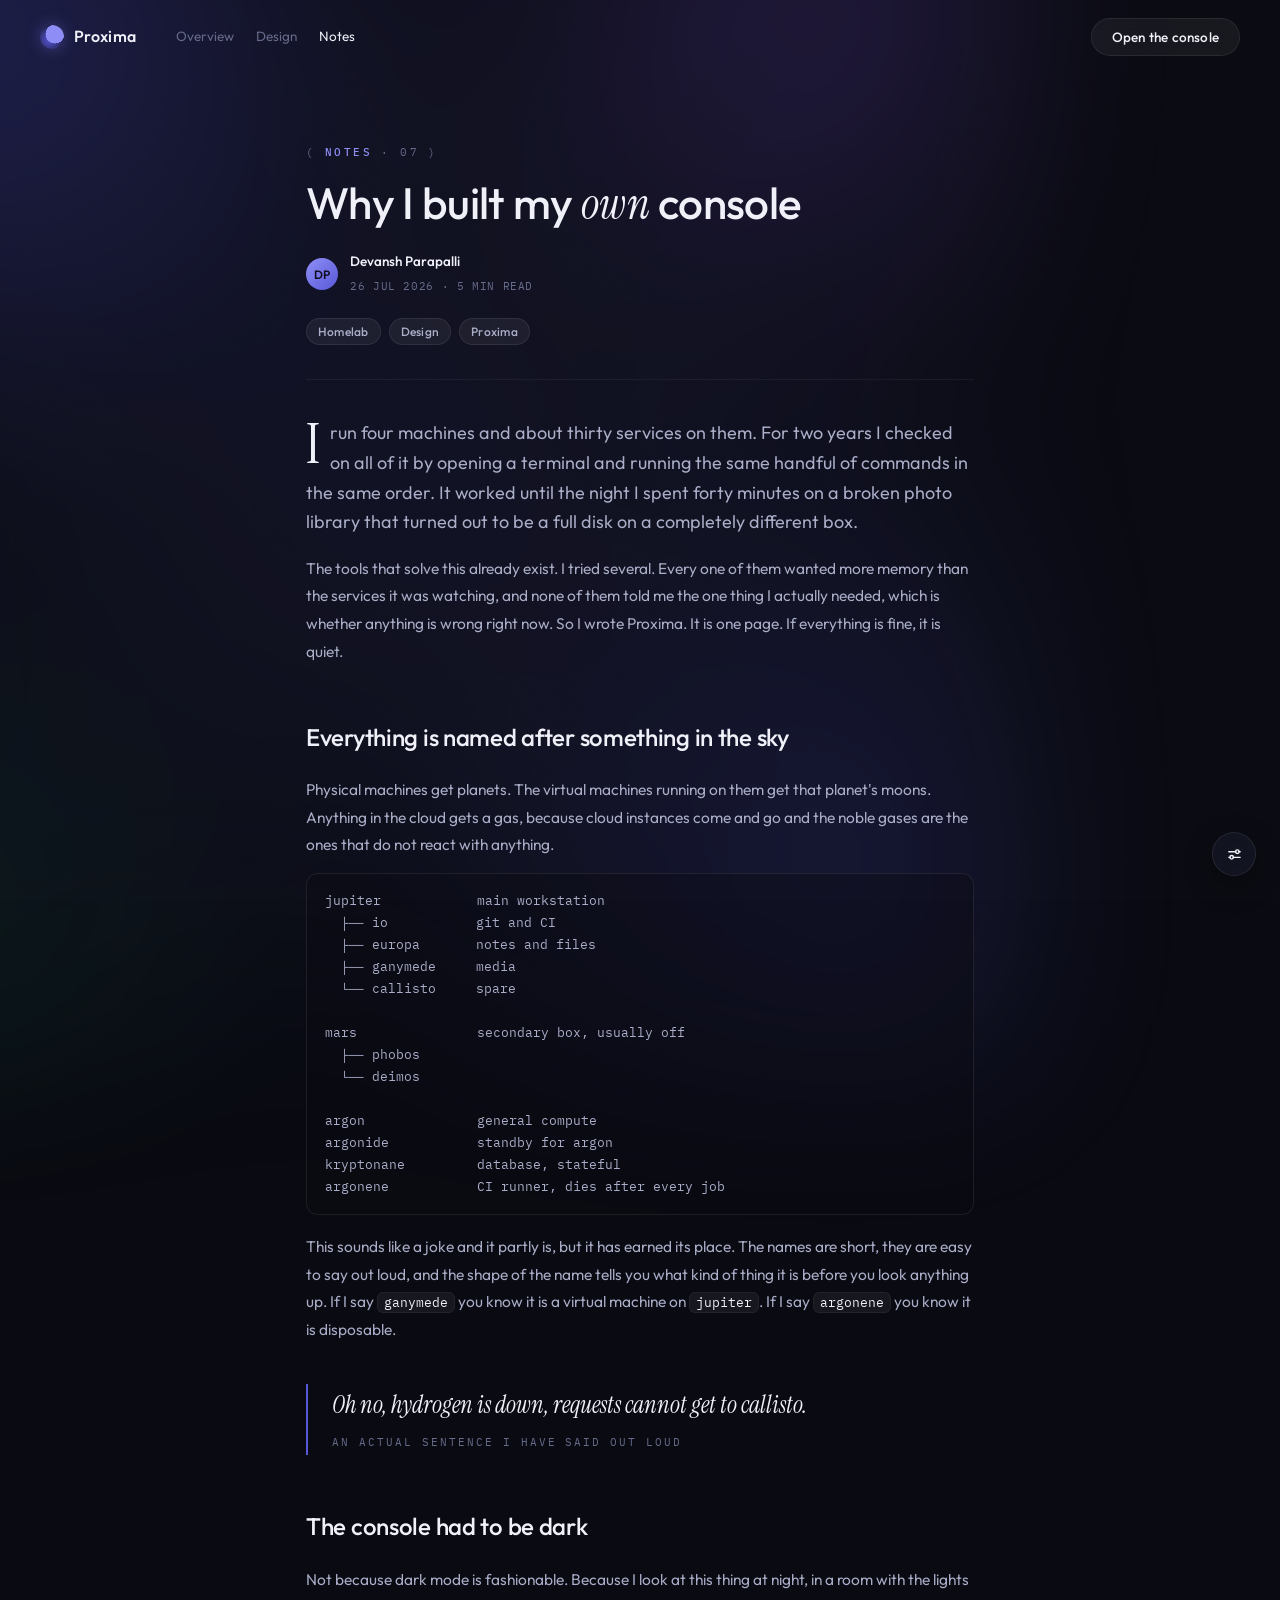
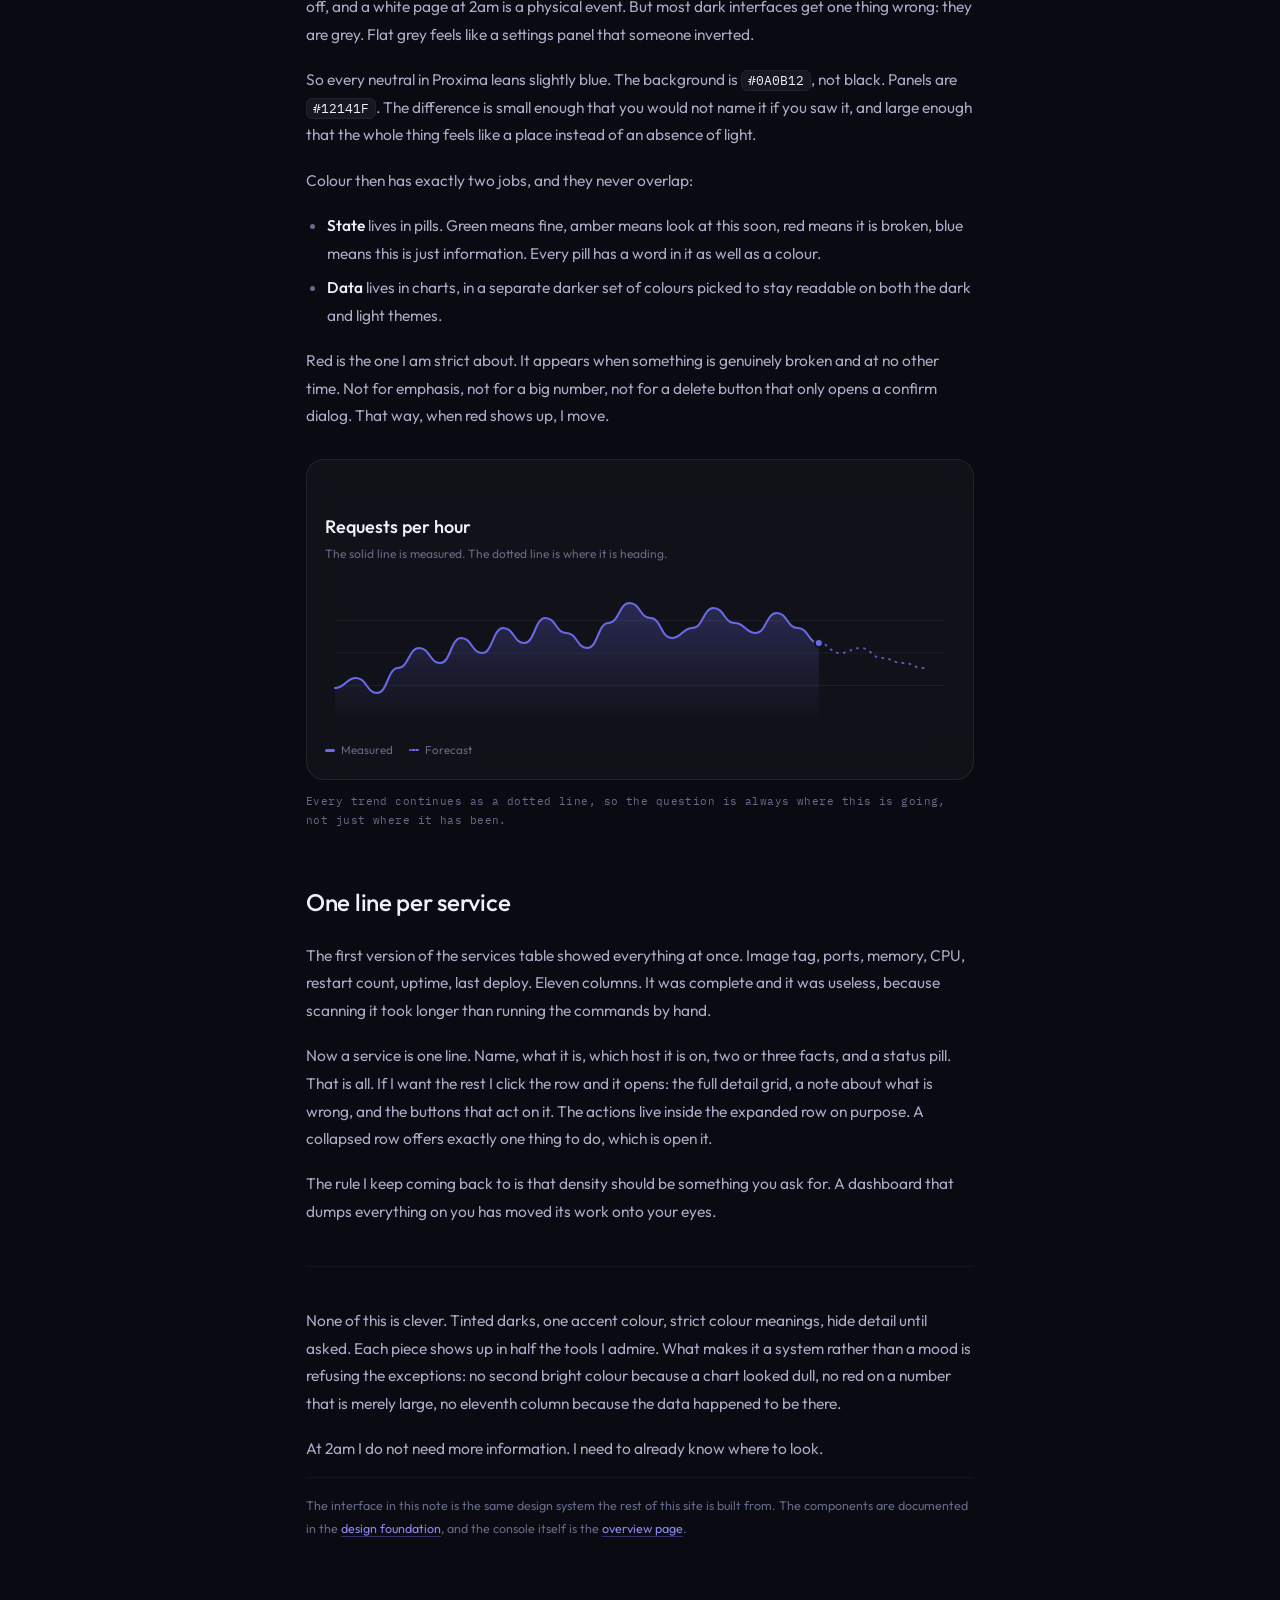
==== commit 61434968: "Enhance navigation and responsiveness across multiple pages - Added navigation toggle buttons to das" ====
--- a/article.html
+++ b/article.html
@@ -15,12 +15,13 @@
 
 <nav class="top">
   <a class="logo" href="index.html"><span class="orb" aria-hidden="true"></span>Proxima</a>
-  <span class="links">
+  <span class="links" id="site-links">
     <a href="landing.html">Overview</a>
     <a href="docs.html">Design</a>
     <a href="#" class="on">Notes</a>
   </span>
   <span class="cta"><a class="btn btn-glass" href="dashboard.html">Open the console</a></span>
+  <button class="navtoggle" type="button" data-nav-toggle="#site-links" data-nav-breakpoint="720" aria-label="Open navigation" aria-expanded="false"><svg width="17" height="17" viewBox="0 0 24 24" fill="none" stroke="currentColor" stroke-width="2" stroke-linecap="round" aria-hidden="true"><path d="M4 7h16M4 12h16M4 17h16"/></svg></button>
 </nav>
 
 <article class="article-page">
@@ -92,7 +93,7 @@
         <h3>Requests per hour</h3>
         <div class="sub">The solid line is measured. The dotted line is where it is heading.</div>
         <div class="chart-wrap">
-          <svg id="art-spark" class="spark" viewBox="0 0 560 150" preserveAspectRatio="none" role="img" aria-label="Requests per hour with a forecast"></svg>
+          <svg id="art-spark" class="spark" viewBox="0 0 560 150" role="img" aria-label="Requests per hour with a forecast"></svg>
           <div class="tooltip" id="tt-art"></div>
         </div>
         <div class="legend"><span class="li"><i></i>Measured</span><span class="li fc"><i></i>Forecast</span></div>
--- a/css/proxima.css
+++ b/css/proxima.css
@@ -165,7 +165,10 @@
 
 /* -- 05 · atmosphere ------------------------------------------ */
 #ink { position: fixed; inset: -20%; width: 140%; height: 140%; z-index: 0; pointer-events: none; filter: blur(90px) saturate(1.1); opacity: .9; transition: opacity .6s ease; }
-.bg-flat #ink { opacity: 0; }
+/* flat means flat: stop painting the blurred layer and stop the drift, rather
+   than leaving a 1.4x-viewport blur compositing forever at opacity 0. The
+   visibility flip is delayed so the .6s fade still reads. */
+.bg-flat #ink { opacity: 0; visibility: hidden; animation: none; transition: opacity .6s ease, visibility 0s linear .6s; }
 @media (prefers-reduced-motion: no-preference) {
   #ink { animation: proxima-drift 46s ease-in-out infinite alternate; }
   @keyframes proxima-drift { from { transform: translate3d(-2%, -1%, 0) scale(1); } to { transform: translate3d(2%, 2%, 0) scale(1.06); } }
@@ -192,21 +195,21 @@
 .t-data { font-family: var(--font-mono); font-size: 12.5px; color: var(--ink-mid); }
 
 /* -- 07 · surfaces & primitives ------------------------------- */
-.card { border: 1px solid var(--hairline); border-radius: var(--r-l); background: var(--glass-1); backdrop-filter: blur(18px); padding: 20px; }
+.card { border: 1px solid var(--hairline); border-radius: var(--r-l); background: var(--glass-1); -webkit-backdrop-filter: blur(18px); backdrop-filter: blur(18px); padding: 20px; }
 .grid { display: grid; gap: 14px; }
 .g2 { grid-template-columns: repeat(auto-fit, minmax(240px, 1fr)); }
 .g3 { grid-template-columns: repeat(auto-fit, minmax(200px, 1fr)); }
 .g4 { grid-template-columns: repeat(auto-fit, minmax(190px, 1fr)); }
 /* glass elevation levels */
-.e1 { background: var(--glass-1); border: 1px solid var(--hairline-soft); backdrop-filter: blur(8px); }
-.e2 { background: var(--glass-2); border: 1px solid var(--hairline); backdrop-filter: blur(18px); box-shadow: inset 0 1px 0 rgba(255,255,255,.07); }
-.e3 { background: var(--glass-3); border: 1px solid var(--hairline); backdrop-filter: blur(26px); box-shadow: inset 0 1px 0 rgba(255,255,255,.09), 0 18px 48px rgba(0,0,0,.42); }
+.e1 { background: var(--glass-1); border: 1px solid var(--hairline-soft); -webkit-backdrop-filter: blur(8px); backdrop-filter: blur(8px); }
+.e2 { background: var(--glass-2); border: 1px solid var(--hairline); -webkit-backdrop-filter: blur(18px); backdrop-filter: blur(18px); box-shadow: inset 0 1px 0 rgba(255,255,255,.07); }
+.e3 { background: var(--glass-3); border: 1px solid var(--hairline); -webkit-backdrop-filter: blur(26px); backdrop-filter: blur(26px); box-shadow: inset 0 1px 0 rgba(255,255,255,.09), 0 18px 48px rgba(0,0,0,.42); }
 
 /* -- 08 · controls -------------------------------------------- */
 .btn { display: inline-flex; align-items: center; justify-content: center; gap: 8px; font: 500 13.5px var(--font-ui); letter-spacing: .015em; border-radius: var(--r-full); padding: 9px 20px; cursor: pointer; border: 1px solid transparent; text-decoration: none; transition: filter .15s, background .15s; }
 .btn-primary { background: var(--accent); color: var(--accent-ink); box-shadow: 0 0 24px var(--accent-glow); }
 .btn-primary:hover { filter: brightness(1.08); }
-.btn-glass { background: var(--glass-2); color: var(--ink-hi); border-color: var(--hairline); backdrop-filter: blur(12px); }
+.btn-glass { background: var(--glass-2); color: var(--ink-hi); border-color: var(--hairline); -webkit-backdrop-filter: blur(12px); backdrop-filter: blur(12px); }
 .btn-glass:hover { background: rgba(255,255,255,.09); }
 .btn-ghost { background: none; color: var(--ink-mid); }
 .btn-ghost:hover { color: var(--ink-hi); }
@@ -220,7 +223,7 @@
 .input input { background: none; border: 0; outline: 0; color: var(--ink-hi); font: 400 13.5px var(--font-ui); width: 100%; }
 .input input::placeholder { color: var(--ink-low); }
 /* combined input + CTA (the one-control conversion surface) */
-.cta-combo { display: flex; align-items: center; background: var(--glass-2); border: 1px solid var(--hairline); border-radius: var(--r-full); padding: 4px 4px 4px 18px; max-width: 420px; backdrop-filter: blur(16px); }
+.cta-combo { display: flex; align-items: center; background: var(--glass-2); border: 1px solid var(--hairline); border-radius: var(--r-full); padding: 4px 4px 4px 18px; max-width: 420px; -webkit-backdrop-filter: blur(16px); backdrop-filter: blur(16px); }
 .cta-combo input { flex: 1; background: none; border: 0; outline: 0; color: var(--ink-hi); font: 400 13.5px var(--font-ui); min-width: 0; }
 .cta-combo input::placeholder { color: var(--ink-low); }
 /* filter chip, always carries its count */
@@ -267,7 +270,7 @@
 .check:hover { color: var(--ink-hi); }
 /* form layout helpers */
 .fieldrow { display: grid; grid-template-columns: repeat(auto-fit, minmax(220px, 1fr)); gap: 14px; }
-.form-section { border: 1px solid var(--hairline); border-radius: var(--r-l); background: var(--glass-1); backdrop-filter: blur(18px); scroll-margin-top: 80px; }
+.form-section { border: 1px solid var(--hairline); border-radius: var(--r-l); background: var(--glass-1); -webkit-backdrop-filter: blur(18px); backdrop-filter: blur(18px); scroll-margin-top: 80px; }
 .form-section > header { padding: 18px 22px 14px; border-bottom: 1px solid var(--hairline-soft); }
 .form-section > header h3 { font-size: 15px; font-weight: 540; color: var(--ink-hi); }
 .form-section > header p { font-size: 12.5px; color: var(--ink-low); margin-top: 2px; }
@@ -311,7 +314,7 @@
 
 /* -- 11 · data display ---------------------------------------- */
 /* KPI tile, the atomic unit */
-.kpi { border: 1px solid var(--hairline); border-radius: var(--r-l); padding: 18px; position: relative; overflow: hidden; background: var(--glass-1); backdrop-filter: blur(16px); display: flex; flex-direction: column; gap: 2px; }
+.kpi { border: 1px solid var(--hairline); border-radius: var(--r-l); padding: 18px; position: relative; overflow: hidden; background: var(--glass-1); -webkit-backdrop-filter: blur(16px); backdrop-filter: blur(16px); display: flex; flex-direction: column; gap: 2px; }
 .kpi .k-label { font-family: var(--font-mono); font-size: 10px; letter-spacing: .18em; text-transform: uppercase; color: var(--ink-low); margin-bottom: 8px; }
 .kpi .k-val { font-size: 30px; font-weight: 490; letter-spacing: -.01em; color: var(--ink-hi); line-height: 1.05; font-variant-numeric: tabular-nums; }
 .kpi .k-foot { display: flex; align-items: center; gap: 8px; margin-top: 9px; font-size: 12px; color: var(--ink-low); }
@@ -327,7 +330,7 @@
 .variant-tag { position: absolute; top: 12px; right: 12px; font-family: var(--font-mono); font-size: 9.5px; letter-spacing: .12em; color: var(--ink-low); border: 1px solid var(--hairline); border-radius: 5px; padding: 1px 6px; background: var(--glass-3); z-index: 1; }
 
 /* expandable table, disclosure over density */
-.xtable { border: 1px solid var(--hairline); border-radius: var(--r-l); background: var(--glass-1); backdrop-filter: blur(18px); overflow: hidden; }
+.xtable { border: 1px solid var(--hairline); border-radius: var(--r-l); background: var(--glass-1); -webkit-backdrop-filter: blur(18px); backdrop-filter: blur(18px); overflow: hidden; }
 .xtable > header { display: flex; flex-wrap: wrap; align-items: center; gap: 12px; padding: 15px 18px; border-bottom: 1px solid var(--hairline-soft); }
 .xtable > header h3 { font-size: 15px; font-weight: 540; color: var(--ink-hi); margin-right: 4px; }
 .xtable > header .sum { font-size: 12.5px; color: var(--ink-low); }
@@ -366,7 +369,7 @@
 
 /* tinted board, state you can feel */
 .board { display: grid; grid-template-columns: repeat(auto-fit, minmax(220px, 1fr)); gap: 12px; }
-.col { border-radius: var(--r-l); border: 1px solid var(--hairline-soft); padding: 12px; backdrop-filter: blur(14px); }
+.col { border-radius: var(--r-l); border: 1px solid var(--hairline-soft); padding: 12px; -webkit-backdrop-filter: blur(14px); backdrop-filter: blur(14px); }
 .col-sky { background: linear-gradient(180deg, rgba(62,156,214,.09), rgba(62,156,214,.02) 70%); }
 .col-mint { background: linear-gradient(180deg, rgba(47,169,124,.10), rgba(47,169,124,.02) 70%); }
 .col-amber { background: linear-gradient(180deg, rgba(184,131,31,.12), rgba(184,131,31,.02) 70%); }
@@ -375,7 +378,7 @@
 .col > header h4 { font-size: 13px; font-weight: 540; color: var(--ink-hi); }
 .col > header .n { font-family: var(--font-mono); font-size: 10.5px; color: var(--ink-low); margin-left: auto; }
 /* person card (board) */
-.pcard { border: 1px solid var(--hairline); border-radius: var(--r-m); background: var(--card-glass); backdrop-filter: blur(10px); padding: 12px; margin-bottom: 9px; }
+.pcard { border: 1px solid var(--hairline); border-radius: var(--r-m); background: var(--card-glass); -webkit-backdrop-filter: blur(10px); backdrop-filter: blur(10px); padding: 12px; margin-bottom: 9px; }
 .pcard:last-child { margin-bottom: 0; }
 .pcard .top { display: flex; align-items: center; gap: 10px; }
 .pcard .who { min-width: 0; }
@@ -392,8 +395,10 @@
 .chart-card h3, .xh { font-size: 15px; font-weight: 540; color: var(--ink-hi); }
 .chart-card .sub { font-size: 12px; color: var(--ink-low); margin-bottom: 14px; }
 .chart-wrap { position: relative; }
-.chart-wrap svg.spark { width: 100%; height: 150px; display: block; }
-.tooltip { position: absolute; z-index: 6; pointer-events: none; background: var(--glass-3); border: 1px solid var(--hairline); border-radius: 9px; backdrop-filter: blur(20px); padding: 6px 10px; font-size: 11.5px; color: var(--ink-mid); white-space: nowrap; opacity: 0; transition: opacity .12s; }
+/* pan-y keeps the page scrollable vertically over a chart while still letting
+   the chart claim horizontal drags for its crosshair */
+.chart-wrap svg.spark { width: 100%; height: 150px; display: block; touch-action: pan-y; }
+.tooltip { position: absolute; z-index: 6; pointer-events: none; background: var(--glass-3); border: 1px solid var(--hairline); border-radius: 9px; -webkit-backdrop-filter: blur(20px); backdrop-filter: blur(20px); padding: 6px 10px; font-size: 11.5px; color: var(--ink-mid); white-space: nowrap; opacity: 0; transition: opacity .12s; }
 .tooltip b { color: var(--ink-hi); font-weight: 550; font-variant-numeric: tabular-nums; }
 .bars { display: flex; flex-direction: column; gap: 11px; }
 .brow { display: grid; grid-template-columns: 130px 1fr; align-items: center; gap: 12px; }
@@ -435,7 +440,7 @@
 /* -- 12 · navigation & shells --------------------------------- */
 /* docs rail (brightness = hierarchy) */
 .frame { position: relative; z-index: 2; display: grid; grid-template-columns: 232px minmax(0,1fr); gap: 40px; max-width: 1200px; margin: 0 auto; padding: 28px 32px 120px; }
-.rail { position: sticky; top: 28px; align-self: start; height: calc(100vh - 56px); display: flex; flex-direction: column; gap: 6px; padding: 20px 18px; border: 1px solid var(--hairline); border-radius: var(--r-l); background: var(--glass-1); backdrop-filter: blur(18px); overflow-y: auto; }
+.rail { position: sticky; top: 28px; align-self: start; height: calc(100vh - 56px); height: calc(100dvh - 56px); display: flex; flex-direction: column; gap: 6px; padding: 20px 18px; border: 1px solid var(--hairline); border-radius: var(--r-l); background: var(--glass-1); -webkit-backdrop-filter: blur(18px); backdrop-filter: blur(18px); overflow-y: auto; }
 .rail-label { font-family: var(--font-mono); font-size: 10px; letter-spacing: .18em; color: var(--ink-low); margin: 12px 0 4px 10px; text-transform: uppercase; }
 .rail a { display: block; padding: 6px 10px; border-radius: var(--r-s); font-size: 13.5px; color: var(--ink-low); text-decoration: none; transition: color .15s, background .15s; }
 .rail a:hover { color: var(--ink-mid); }
@@ -448,8 +453,8 @@
 .rail .brand { margin-bottom: 14px; }
 
 /* app shell: sidebar + topbar + main */
-.shell { position: relative; z-index: 2; display: grid; grid-template-columns: 236px minmax(0, 1fr); min-height: 100vh; }
-.side { position: sticky; top: 0; height: 100vh; display: flex; flex-direction: column; gap: 4px; padding: 22px 14px 18px; border-right: 1px solid var(--hairline-soft); background: var(--glass-1); backdrop-filter: blur(20px); overflow-y: auto; }
+.shell { position: relative; z-index: 2; display: grid; grid-template-columns: 236px minmax(0, 1fr); min-height: 100vh; min-height: 100dvh; }
+.side { position: sticky; top: 0; height: 100vh; height: 100dvh; display: flex; flex-direction: column; gap: 4px; padding: 22px 14px 18px; border-right: 1px solid var(--hairline-soft); background: var(--glass-1); -webkit-backdrop-filter: blur(20px); backdrop-filter: blur(20px); overflow-y: auto; }
 .side .brand { padding: 0 8px; margin-bottom: 16px; }
 .side nav { display: flex; flex-direction: column; gap: 2px; }
 .side nav a { display: flex; align-items: center; gap: 10px; padding: 7px 10px; border-radius: var(--r-s); font-size: 13.5px; color: var(--ink-low); text-decoration: none; transition: color .15s, background .15s; }
@@ -480,9 +485,24 @@
 nav.top .links a:hover, nav.top .links a.on { color: var(--ink-hi); }
 nav.top .cta { margin-left: auto; }
 
+/* mobile nav toggle + drawer scrim.
+   The toggle is invisible on desktop and appears at the breakpoint where the
+   nav it controls goes off-canvas; the drawer form itself lives in §16.
+   Markup contract: <button class="navtoggle" data-nav-toggle="#drawer-id"> */
+.navtoggle { display: none; width: 38px; height: 38px; border-radius: var(--r-s); border: 1px solid var(--hairline); background: var(--glass-2); color: var(--ink-hi); cursor: pointer; place-items: center; flex: none; }
+.navtoggle:hover { background: var(--glass-1); }
+/* for pages with no topbar to host the toggle (docs), pinned clear of the FAB */
+.navtoggle-float { position: fixed; top: 14px; left: 14px; z-index: 9; width: 40px; height: 40px; border-radius: 50%; background: var(--glass-3); -webkit-backdrop-filter: blur(20px); backdrop-filter: blur(20px); box-shadow: 0 10px 30px rgba(0,0,0,.3); }
+/* injected by proxima.js as a sibling of the drawer, so the two share a
+   stacking context: .shell, .frame and .page each open one of their own */
+.scrim { position: fixed; inset: 0; z-index: 8; background: rgba(6,7,14,.55); opacity: 0; pointer-events: none; }
+.scrim.on { opacity: 1; pointer-events: auto; }
+html.nav-open { overflow: hidden; }
+@media (prefers-reduced-motion: no-preference) { .scrim { transition: opacity .25s; } }
+
 /* floating display options (FAB) */
 .fab { position: fixed; right: 24px; bottom: 24px; z-index: 7; display: flex; flex-direction: column; align-items: flex-end; gap: 10px; }
-.fab-panel { display: none; flex-direction: column; gap: 12px; padding: 14px 16px; border-radius: var(--r-l); border: 1px solid var(--hairline); background: var(--glass-3); backdrop-filter: blur(24px); box-shadow: 0 14px 40px rgba(0,0,0,.35); min-width: 224px; }
+.fab-panel { display: none; flex-direction: column; gap: 12px; padding: 14px 16px; border-radius: var(--r-l); border: 1px solid var(--hairline); background: var(--glass-3); -webkit-backdrop-filter: blur(24px); backdrop-filter: blur(24px); box-shadow: 0 14px 40px rgba(0,0,0,.35); min-width: 224px; }
 .fab.open .fab-panel { display: flex; }
 .fab-row { display: flex; align-items: center; justify-content: space-between; gap: 14px; }
 .fab-row > span { font-size: 12px; color: var(--ink-mid); }
@@ -492,7 +512,7 @@
 .fseg-dots { display: inline-flex; gap: 8px; align-items: center; padding: 5px 8px; background: var(--glass-1); border: 1px solid var(--hairline); border-radius: var(--r-full); }
 .fseg-dots .dot { width: 20px; height: 20px; border-radius: 50%; border: 2px solid transparent; background: var(--dc); cursor: pointer; padding: 0; }
 .fseg-dots .dot.on { border-color: var(--ink-hi); }
-.fab-btn { width: 44px; height: 44px; border-radius: 50%; border: 1px solid var(--hairline); background: var(--glass-3); backdrop-filter: blur(20px); color: var(--ink-hi); cursor: pointer; display: grid; place-items: center; box-shadow: 0 10px 30px rgba(0,0,0,.3); }
+.fab-btn { width: 44px; height: 44px; border-radius: 50%; border: 1px solid var(--hairline); background: var(--glass-3); -webkit-backdrop-filter: blur(20px); backdrop-filter: blur(20px); color: var(--ink-hi); cursor: pointer; display: grid; place-items: center; box-shadow: 0 10px 30px rgba(0,0,0,.3); }
 .fab-btn:hover { background: var(--glass-2); }
 .fab.open .fab-btn { color: var(--accent); border-color: var(--accent); }
 
@@ -501,7 +521,7 @@
 footer.pagefoot .inner { border-top: 1px solid var(--hairline-soft); padding-top: 20px; display: flex; justify-content: space-between; flex-wrap: wrap; gap: 10px; }
 
 /* -- 13 · marketing sections ---------------------------------- */
-.page { position: relative; z-index: 2; min-height: 100vh; overflow: hidden; background: var(--void); }
+.page { position: relative; z-index: 2; min-height: 100vh; min-height: 100dvh; overflow: hidden; background: var(--void); }
 body.fixed-dark, body.fixed-dark .page { background: #060710; }
 .hero { position: relative; padding: 84px 30px 70px; text-align: center; overflow: hidden; }
 #hero-ink { position: absolute; inset: -30% -10%; width: 120%; height: 160%; filter: blur(80px) saturate(1.15); pointer-events: none; }
@@ -529,7 +549,7 @@
   @keyframes proxima-rise { to { opacity: 1; transform: none; } }
 }
 /* product embed (marketing proves the product by embedding it) */
-.embed { position: relative; margin: 60px auto 0; max-width: 880px; text-align: left; border: 1px solid var(--hairline); border-radius: var(--r-l); background: var(--glass-3); backdrop-filter: blur(24px); box-shadow: 0 30px 80px rgba(0,0,0,.5), inset 0 1px 0 rgba(255,255,255,.08); overflow: hidden; }
+.embed { position: relative; margin: 60px auto 0; max-width: 880px; text-align: left; border: 1px solid var(--hairline); border-radius: var(--r-l); background: var(--glass-3); -webkit-backdrop-filter: blur(24px); backdrop-filter: blur(24px); box-shadow: 0 30px 80px rgba(0,0,0,.5), inset 0 1px 0 rgba(255,255,255,.08); overflow: hidden; }
 .embed .bar { display: flex; flex-wrap: wrap; align-items: center; gap: 10px; padding: 12px 18px; border-bottom: 1px solid var(--hairline-soft); }
 .embed .bar .live { margin-left: auto; }
 .krow { display: grid; grid-template-columns: repeat(auto-fit, minmax(150px, 1fr)); gap: 1px; background: var(--hairline-soft); border-bottom: 1px solid var(--hairline-soft); }
@@ -562,7 +582,7 @@
 .sect-head { max-width: 620px; margin-bottom: 46px; }
 .sect-head h2 { font-size: clamp(28px, 4vw, 38px); font-weight: 470; letter-spacing: -.015em; line-height: 1.15; color: var(--ink-hi); margin-top: 14px; text-wrap: balance; }
 .fgrid { display: grid; grid-template-columns: repeat(auto-fit, minmax(230px, 1fr)); gap: 14px; }
-.fcard { border: 1px solid var(--hairline); border-radius: var(--r-l); background: var(--glass-1); backdrop-filter: blur(14px); padding: 22px; }
+.fcard { border: 1px solid var(--hairline); border-radius: var(--r-l); background: var(--glass-1); -webkit-backdrop-filter: blur(14px); backdrop-filter: blur(14px); padding: 22px; }
 .fcard h3 { font-size: 15.5px; font-weight: 540; color: var(--ink-hi); margin: 14px 0 8px; }
 .fcard p { font-size: 13px; line-height: 1.6; }
 .fcard .glyph { width: 34px; height: 34px; border-radius: 10px; border: 1px solid var(--hairline); background: var(--glass-2); display: grid; place-items: center; color: var(--accent); font-size: 15px; }
@@ -577,7 +597,7 @@
 /* texture cards */
 .prods { padding: 30px max(30px, calc((100% - 1200px) / 2)) 90px; }
 .pgrid { display: grid; grid-template-columns: repeat(auto-fit, minmax(200px, 1fr)); gap: 14px; }
-.tcard { border: 1px solid var(--hairline); border-radius: var(--r-l); overflow: hidden; background: var(--glass-1); backdrop-filter: blur(14px); display: flex; flex-direction: column; }
+.tcard { border: 1px solid var(--hairline); border-radius: var(--r-l); overflow: hidden; background: var(--glass-1); -webkit-backdrop-filter: blur(14px); backdrop-filter: blur(14px); display: flex; flex-direction: column; }
 .tcard canvas { width: 100%; height: 110px; display: block; }
 .tcard .body { padding: 16px 18px 18px; display: flex; flex-direction: column; gap: 6px; flex: 1; }
 .tcard .tag { font-family: var(--font-mono); font-size: 9.5px; letter-spacing: .16em; text-transform: uppercase; color: var(--ink-low); }
@@ -594,7 +614,7 @@
 footer.foot .logo { display: flex; align-items: center; gap: 10px; color: var(--ink-hi); font-weight: 560; font-size: 14px; text-decoration: none; }
 footer.foot .logo .orb { width: 24px; height: 24px; border-radius: 50%; background: radial-gradient(circle at 62% 38%, var(--accent) 0 44%, transparent 45%), radial-gradient(circle at 40% 60%, var(--accent-deep), #23234d 70%); box-shadow: 0 0 16px var(--accent-glow); }
 footer.foot .cols { margin-left: auto; display: flex; gap: 56px; flex-wrap: wrap; }
-footer.foot .col { padding: 0; border: 0; background: none; backdrop-filter: none; }
+footer.foot .col { padding: 0; border: 0; background: none; -webkit-backdrop-filter: none; backdrop-filter: none; }
 footer.foot .col h5 { font-family: var(--font-mono); font-size: 10px; letter-spacing: .18em; text-transform: uppercase; color: var(--ink-low); font-weight: 400; margin-bottom: 10px; }
 footer.foot .col a { display: block; font-size: 13px; color: var(--ink-mid); text-decoration: none; padding: 3px 0; }
 footer.foot .col a:hover { color: var(--ink-hi); }
@@ -632,8 +652,8 @@
 .prose .foot-note { font-size: 12.5px; color: var(--ink-low); border-top: 1px solid var(--hairline-soft); padding-top: 16px; }
 
 /* -- 15 · auth ------------------------------------------------ */
-.auth { position: relative; z-index: 2; min-height: 100vh; display: grid; place-items: center; padding: 44px 20px; }
-.auth-card { width: min(400px, 100%); border: 1px solid var(--hairline); border-radius: var(--r-xl); background: var(--glass-3); backdrop-filter: blur(26px); box-shadow: inset 0 1px 0 rgba(255,255,255,.09), 0 18px 48px rgba(0,0,0,.42); padding: 34px 32px 28px; }
+.auth { position: relative; z-index: 2; min-height: 100vh; min-height: 100dvh; display: grid; place-items: center; padding: 44px 20px; }
+.auth-card { width: min(400px, 100%); border: 1px solid var(--hairline); border-radius: var(--r-xl); background: var(--glass-3); -webkit-backdrop-filter: blur(26px); backdrop-filter: blur(26px); box-shadow: inset 0 1px 0 rgba(255,255,255,.09), 0 18px 48px rgba(0,0,0,.42); padding: 34px 32px 28px; }
 .auth-card .brand { justify-content: center; margin-bottom: 20px; }
 .auth-card h1 { font-size: 24px; text-align: center; }
 .auth-card .sub { text-align: center; font-size: 13.5px; color: var(--ink-low); margin-top: 6px; }
@@ -690,11 +710,15 @@
 html.theme-light .seg button.on { box-shadow: none; }
 html.theme-light .fab-panel { box-shadow: 0 14px 40px rgba(27,29,46,.2); }
 html.theme-light .fab-btn { box-shadow: 0 10px 30px rgba(27,29,46,.16); }
+html.theme-light .navtoggle-float { box-shadow: 0 10px 30px rgba(27,29,46,.16); }
+html.theme-light .scrim { background: rgba(27,29,46,.4); }
 html.theme-light .dots { opacity: .35; background-image: radial-gradient(rgba(27,29,46,.22) 1px, transparent 1.5px); }
+/* overlay noise blows out on the light --void, so drop the blend there too */
+html.theme-light .grain { mix-blend-mode: normal; opacity: .025; }
 html.theme-light .embed { box-shadow: 0 30px 80px rgba(27,29,46,.22), inset 0 1px 0 rgba(255,255,255,.7); }
 
 /* unsaved-changes savebar (floating top-center pill) */
-.savebar { position: fixed; top: 18px; left: 50%; transform: translate(-50%, -160%); z-index: 8; display: flex; align-items: center; gap: 12px; padding: 7px 8px 7px 16px; border-radius: var(--r-full); border: 1px solid var(--hairline); background: var(--glass-3); backdrop-filter: blur(24px); box-shadow: 0 14px 40px rgba(0,0,0,.35); opacity: 0; pointer-events: none; transition: transform .25s cubic-bezier(.2,.7,.3,1), opacity .2s; }
+.savebar { position: fixed; top: 18px; left: 50%; transform: translate(-50%, -160%); z-index: 8; display: flex; align-items: center; gap: 12px; padding: 7px 8px 7px 16px; border-radius: var(--r-full); border: 1px solid var(--hairline); background: var(--glass-3); -webkit-backdrop-filter: blur(24px); backdrop-filter: blur(24px); box-shadow: 0 14px 40px rgba(0,0,0,.35); opacity: 0; pointer-events: none; transition: transform .25s cubic-bezier(.2,.7,.3,1), opacity .2s; }
 .savebar.on { transform: translate(-50%, 0); opacity: 1; pointer-events: auto; }
 .savebar .sdot { width: 7px; height: 7px; border-radius: 50%; background: var(--amber); box-shadow: 0 0 8px var(--amber); flex: none; }
 .savebar .n { font-size: 12.5px; color: var(--ink-mid); white-space: nowrap; }
@@ -734,7 +758,7 @@
 .centerwrap { max-width: 1080px; margin: 0 auto; }
 .settings-cols { display: grid; grid-template-columns: minmax(0, 1fr) 190px; gap: 44px; align-items: start; }
 .cols-main { display: grid; gap: 14px; grid-template-columns: minmax(0, 1.55fr) minmax(0, 1fr); align-items: start; }
-.stack { display: flex; flex-direction: column; gap: 14px; }
+.stack { display: flex; flex-direction: column; gap: 14px; min-width: 0; }
 .iconbtn { position: relative; width: 34px; height: 34px; border-radius: 50%; border: 1px solid var(--hairline); background: var(--glass-2); color: var(--ink-mid); cursor: pointer; display: grid; place-items: center; }
 .iconbtn:hover { color: var(--ink-hi); }
 .iconbtn .bdot { position: absolute; top: 6px; right: 7px; width: 7px; height: 7px; border-radius: 50%; background: var(--rose); box-shadow: 0 0 6px var(--rose-glow); }
@@ -747,27 +771,62 @@
 
 /* responsive */
 @media (max-width: 1140px) {
-  .settings-cols { grid-template-columns: 1fr; }
+  /* minmax(0, 1fr), not 1fr: a bare 1fr is minmax(auto, 1fr) and cannot shrink
+     below min-content, which pushes wide children off-screen */
+  .settings-cols { grid-template-columns: minmax(0, 1fr); }
   .subnav { display: none; }
 }
 @media (max-width: 980px) {
   .embed .split { grid-template-columns: 1fr; }
   .embed .rows { border-left: 0; border-top: 1px solid var(--hairline-soft); }
-  .cols-main { grid-template-columns: 1fr; }
-  .panes { grid-template-columns: 1fr; }
+  .cols-main { grid-template-columns: minmax(0, 1fr); }
+  .panes { grid-template-columns: minmax(0, 1fr); }
   .pane-sticky { position: static; }
 }
 @media (max-width: 880px) {
   .frame { grid-template-columns: minmax(0, 1fr); }
-  nav.rail { display: none; }
   .shell { grid-template-columns: minmax(0, 1fr); }
-  .side { display: none; }
   .brand-sm { display: flex; }
   .topbar { padding: 14px 18px; }
   .main { padding: 22px 18px 70px; }
+  /* the app sidebar and the docs rail become off-canvas drawers.
+     visibility (not display) keeps a closed drawer out of the tab order
+     while still allowing the panel to slide. */
+  .navtoggle { display: grid; }
+  nav.top .navtoggle { display: none; }        /* marketing nav collapses at 720, not 880 */
+  .side, nav.rail {
+    position: fixed; top: 0; left: 0; z-index: 9;
+    display: flex; height: 100vh; height: 100dvh;
+    width: min(292px, 86vw); border-radius: 0;
+    background: var(--glass-3); -webkit-backdrop-filter: blur(26px); backdrop-filter: blur(26px);
+    border-right: 1px solid var(--hairline); overflow-y: auto;
+    transform: translateX(-101%); visibility: hidden;
+  }
+  .side.open, nav.rail.open { transform: none; visibility: visible; }
+  /* docs has no topbar, so its floating toggle needs clearance */
+  .docs .frame { padding-top: 66px; }
+  /* 90px of blur across a 390px viewport is a wash-out, and the fixed grain's
+     blend group is an expensive compositing path for no visible gain here */
+  #ink { filter: blur(60px) saturate(1.1); }
+  .grain { mix-blend-mode: normal; opacity: .035; }
+}
+@media (max-width: 880px) and (prefers-reduced-motion: no-preference) {
+  .side, nav.rail { transition: transform .25s cubic-bezier(.2,.7,.3,1), visibility 0s linear .28s; }
+  .side.open, nav.rail.open { transition: transform .25s cubic-bezier(.2,.7,.3,1), visibility 0s; }
 }
 @media (max-width: 720px) {
-  nav.top .links { display: none; }
+  /* marketing links become a dropdown panel under the nav bar */
+  nav.top { gap: 12px; padding-left: 18px; padding-right: 18px; }
+  nav.top .links {
+    display: none; position: absolute; top: calc(100% - 2px); left: 18px; right: 18px;
+    flex-direction: column; gap: 2px; margin-left: 0; z-index: 9;
+    padding: 10px; border: 1px solid var(--hairline); border-radius: var(--r-l);
+    background: var(--glass-3); -webkit-backdrop-filter: blur(24px); backdrop-filter: blur(24px);
+    box-shadow: 0 14px 40px rgba(0,0,0,.35);
+  }
+  nav.top .links.open { display: flex; }
+  nav.top .links a { padding: 9px 12px; border-radius: var(--r-s); font-size: 14px; }
+  nav.top .navtoggle { display: grid; }
 }
 @media (max-width: 620px) {
   .frame { padding: 20px 16px 100px; }
